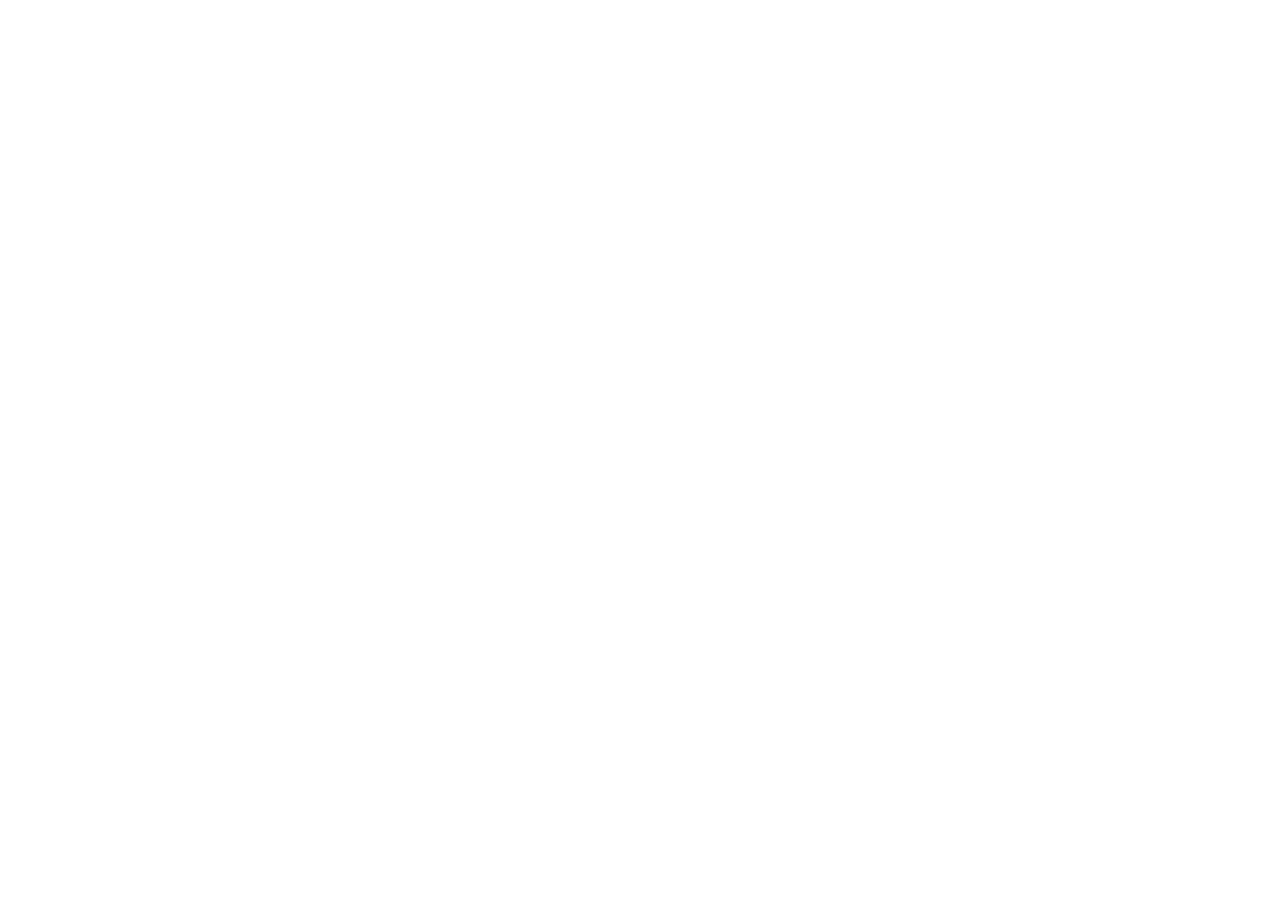
==== index.html @ f508a181 "base" ====
<!DOCTYPE html>
<html lang="ru">
<head>
    <meta charset="UTF-8">
    <meta name="viewport" content="width=device-width, initial-scale=1.0">
    <title>Music Box by Anna</title>
    <link rel="stylesheet" href="styles/style.css">
</head>
<body>
    
</body>
</html>
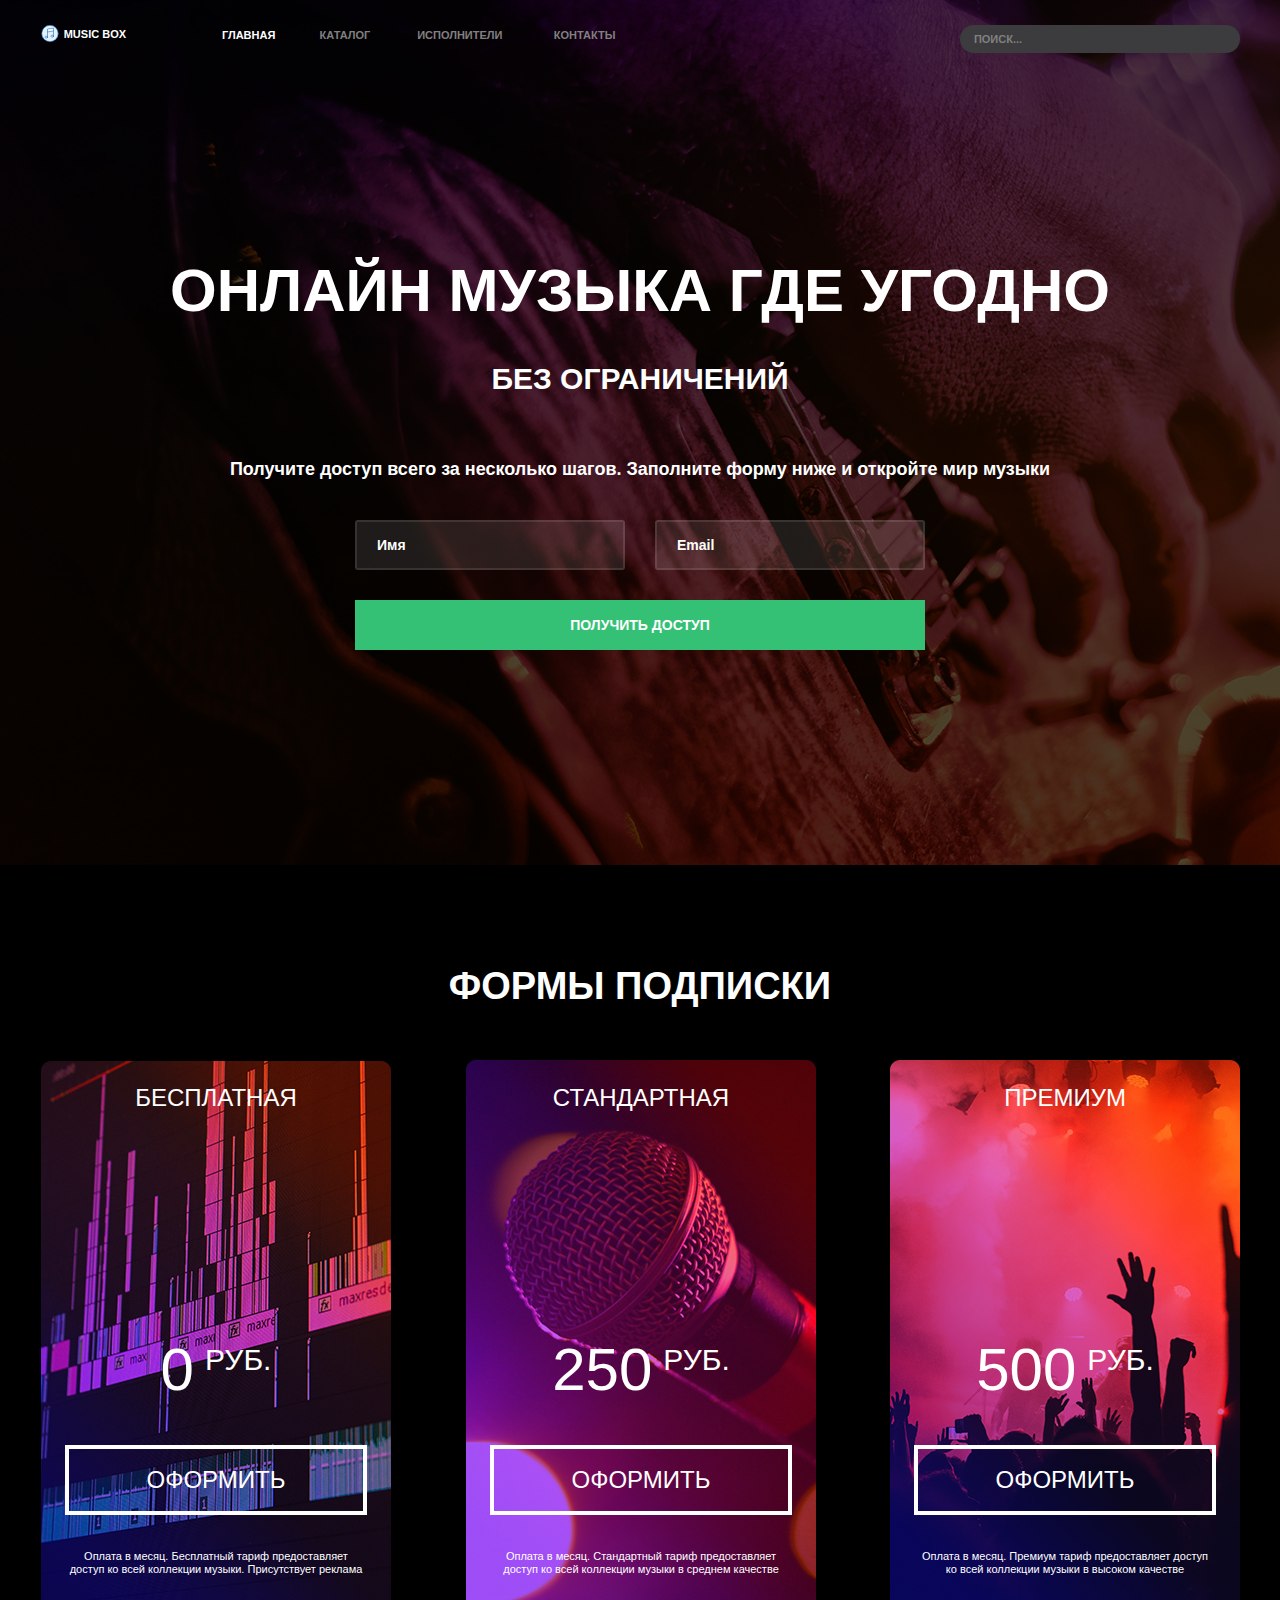
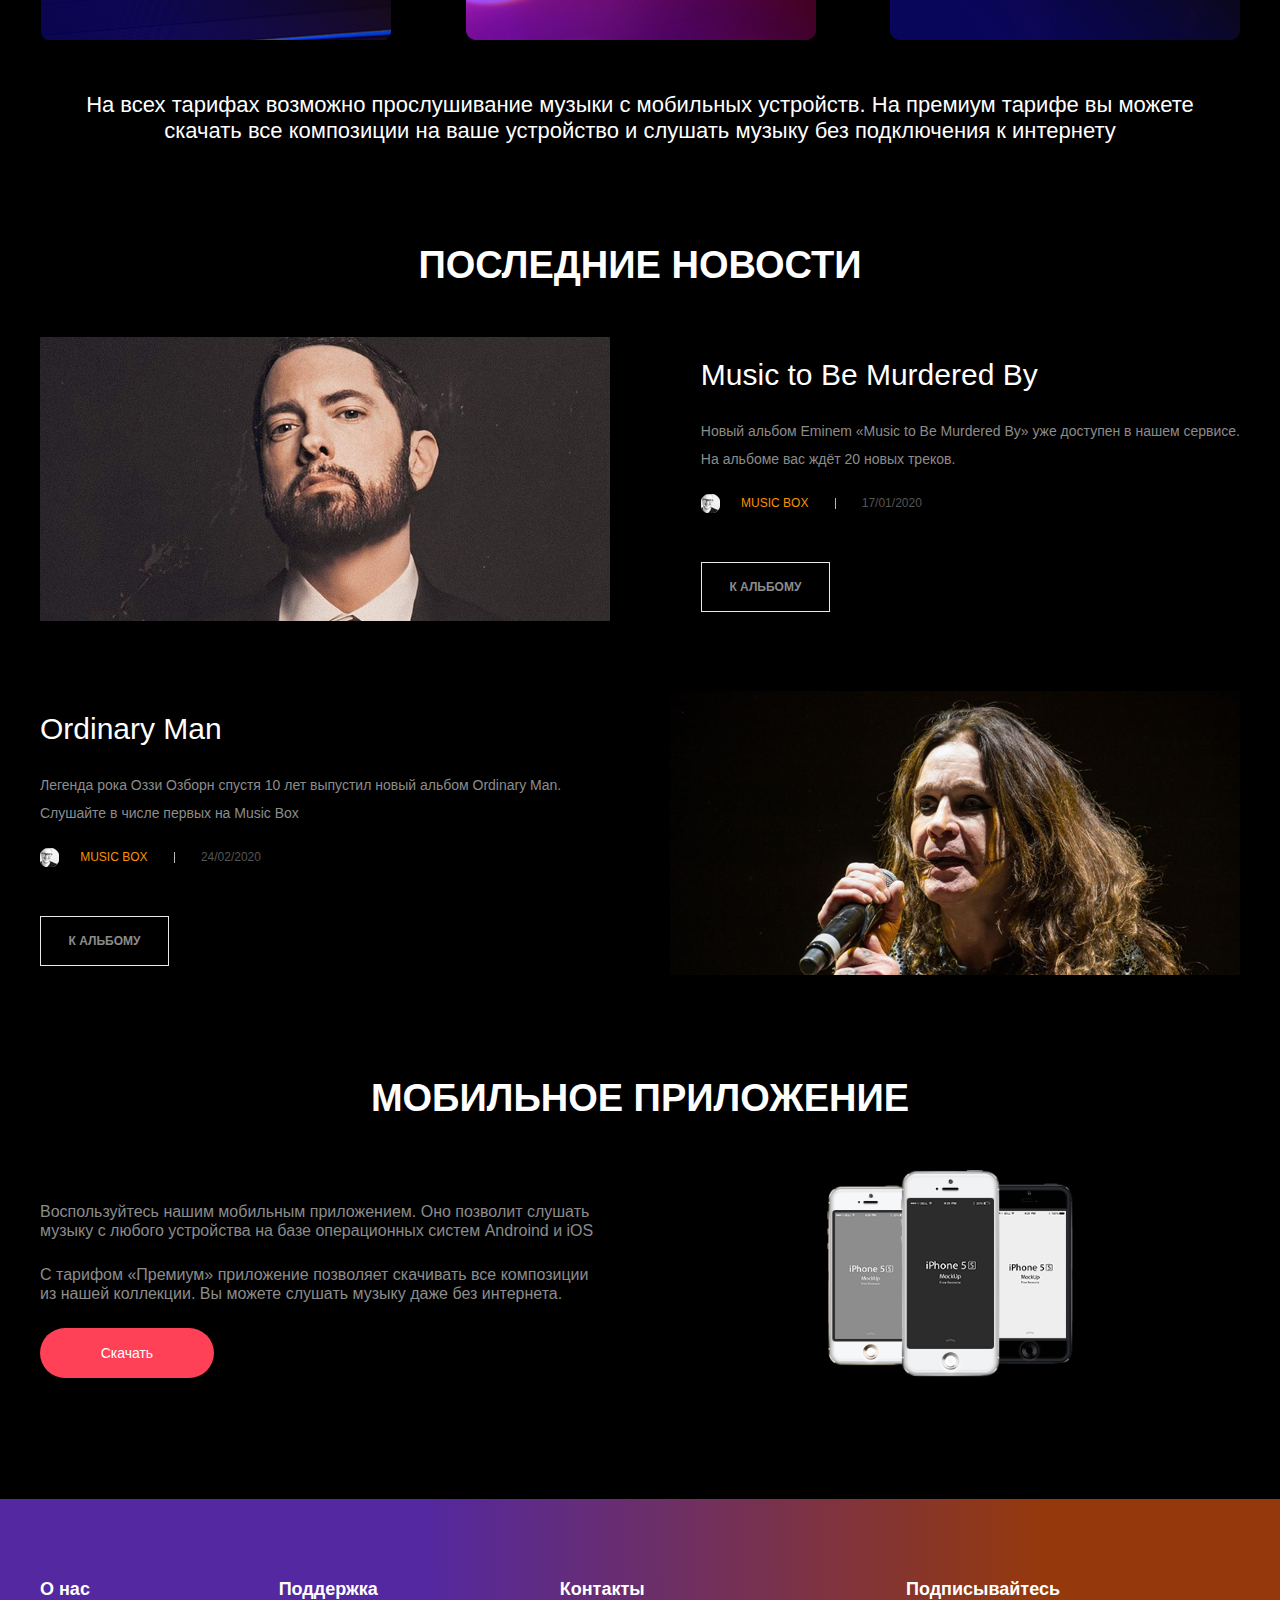
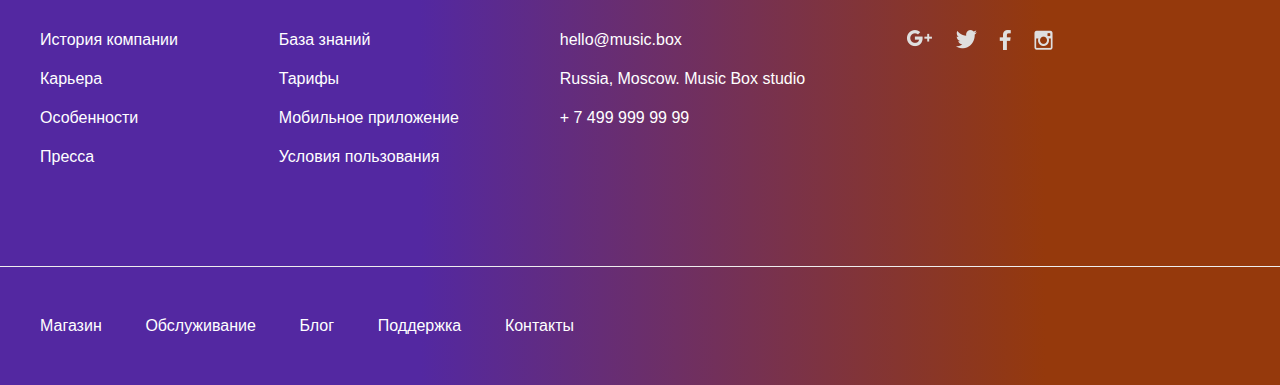
==== commit 53a2b654: "raw-version" ====
--- a/index.html
+++ b/index.html
@@ -6,7 +6,161 @@
     <title>Music Box by Anna</title>
     <link rel="stylesheet" href="styles/style.css">
 </head>
-<body>
+
+<body class="center">
+    <header class="menu-item header-position">
+        <img src="images/logo.svg" alt="logo" class="header-element-1" width="19.76px" height="17px">
+        <div class="white header-element-2">MUSIC BOX</div>
+        <a href="none" class="white header-element-3">ГЛАВНАЯ</a>
+        <a href="none" class="grey header-element-4">КАТАЛОГ</a>
+        <a href="none" class="grey header-element-5">ИСПОЛНИТЕЛИ</a>
+        <a href="none" class="grey header-element-6">КОНТАКТЫ</a>
+        <form class="header-element-7">
+            <input type="text" class="menu-item grey search-box" value="ПОИСК...">
+        </form>
+    </header>
+
+    <main class="grid">
+    <aside class="col banner-position banner">
+        <h1 class="text-big">ОНЛАЙН МУЗЫКА ГДЕ УГОДНО</h1>
+        <h2 class="text-medium">БЕЗ ОГРАНИЧЕНИЙ</h2>
+        <h3 class="text-small">Получите доступ всего за несколько шагов. Заполните форму ниже и откройте мир музыки</h3>
+        <form class="col">
+                <div class="space-between">
+                    <input type="text" class="text-form text-box-style" value="Имя">
+                    <input type="text" class="text-form text-box-style" value="Email">
+                </div>
+                <button class="text-form button-style">ПОЛУЧИТЬ ДОСТУП</button>
+        </form>           
+    </aside>
+
+    <section class="section-1">
+        <div class="sub-text-big">ФОРМЫ ПОДПИСКИ</div>
+        <div class="flex-row">
+            <div class="pic1">
+                <div class="main-text">БЕСПЛАТНАЯ</div>
+                <div class="price-row">
+                    <div class="price-text-big">0</div>
+                    <div class="price-text-small">РУБ.</div>
+                </div>
+                <button class="btn-subscribe">ОФОРМИТЬ</button>
+                <div class="tiny-text">Оплата в месяц. Бесплатный тариф предоставляет <br>доступ ко всей коллекции музыки. Присутствует реклама</div>
+            </div>
+            <div class="pic2">
+                <div class="main-text">СТАНДАРТНАЯ</div>
+                <div class="price-row">
+                    <div class="price-text-big">250</div>
+                    <div class="price-text-small">РУБ.</div>
+                </div>
+                <button class="btn-subscribe">ОФОРМИТЬ</button>
+                <div class="tiny-text">Оплата в месяц. Стандартный тариф предоставляет <br>доступ ко всей коллекции музыки в среднем качестве</div>
+            </div>
+            <div class="pic3">
+                <div class="main-text">ПРЕМИУМ</div>
+                <div class="price-row">
+                    <div class="price-text-big">500</div>
+                    <div class="price-text-small">РУБ.</div>
+                </div>
+                <button class="btn-subscribe">ОФОРМИТЬ</button>
+                <div class="tiny-text">Оплата в месяц. Премиум тариф предоставляет доступ <br>ко всей коллекции музыки в высоком качестве</div>
+            </div>
+        </div>
+        <div class="sub-text-small">На всех тарифах возможно прослушивание музыки с мобильных устройств. На премиум тарифе вы можете <br>скачать все композиции на ваше устройство и слушать музыку без подключения к интернету</div>
+    </section>
+
+    <section class="section-2">
+        <div class="sub-text-big">ПОСЛЕДНИЕ НОВОСТИ</div>
+        <div class="flex-row margin-top-50">
+            <img src="images/Music to Be Murdered By.png" alt="news-img-1">
+            <div class="news-text-right">
+                <div class="news-text-big">Music to Be Murdered By</div>
+                <div class="news-text-small">Новый альбом Eminem «Music to Be Murdered By» уже доступен в нашем сервисе.<br>На альбоме вас ждёт 20 новых треков.</div>
+                <div class="author">
+                    <img src="images/avatar.png" alt="avatar">
+                    <div class="author-text">MUSIC BOX</div>
+                    <div class="line-1"></div>
+                    <div class="author-date">17/01/2020</div>
+                </div>
+                <button class="btn-album">К АЛЬБОМУ</button>
+            </div>
+        </div>
+        <div class="flex-row margin-top-70">
+            <div class="news-text-left">
+                <div class="news-text-big">Ordinary Man</div>
+                <div class="news-text-small">Легенда рока Оззи Озборн спустя 10 лет выпустил новый альбом Ordinary Man.<br>Слушайте в числе первых на Music Box</div>
+                <div class="author">
+                    <img src="images/avatar.png" alt="avatar">
+                    <div class="author-text">MUSIC BOX</div>
+                    <div class="line-1"></div>
+                    <div class="author-date">24/02/2020</div>
+                </div>
+                <button class="btn-album">К АЛЬБОМУ</button>
+            </div>
+            <img src="images/Ordinary Man.png" alt="news-img-2">
+        </div>
+    </section>
+
+    <section class="section-3">
+        <div class="sub-text-big">МОБИЛЬНОЕ ПРИЛОЖЕНИЕ</div>
+        <div class="app-content">
+            <div class="app-text">
+                <div>Воспользуйтесь нашим мобильным приложением. Оно позволит слушать музыку с любого устройства на базе операционных систем Androind и iOS</div>
+                <div class="margin-top-25">С тарифом «Премиум» приложение позволяет скачивать все композиции из нашей коллекции. Вы можете слушать музыку даже без интернета.</div>
+                <button class="btn-app margin-top-25">Скачать</button>
+            </div>
+            <img src="images/iphone.png" alt="application" height="227px">
+        </div>
+    </section>
+
+    <div class="footer-background">
+        <div class="footer-line"></div>
+    </div>
     
+
+    <footer class="footer-content">
+        <div class="footer-menu-1">
+            <div class="menu-column">
+                <div class="column-header">О нас</div>
+                <a class="column-item pointer">История компании</a>
+                <a class="column-item pointer">Карьера</a>
+                <a class="column-item pointer">Особенности</a>
+                <a class="column-item pointer">Пресса</a>
+            </div>
+            <div class="menu-column">
+                <div class="column-header">Поддержка</div>
+                <a class="column-item pointer">База знаний</a>
+                <a class="column-item pointer">Тарифы</a>
+                <a class="column-item pointer">Мобильное приложение</a>
+                <a class="column-item pointer">Условия пользования</a>
+            </div>
+            <div class="menu-column">
+                <div class="column-header">Контакты</div>
+                <div class="column-item">hello@music.box</div>
+                <div class="column-item">Russia, Moscow. Music Box studio</div>
+                <div class="column-item">+ 7 499 999 99 99</div>
+            </div>
+            <div class="menu-column">
+                <div class="column-header">Подписывайтесь</div>
+                <div class="social-net-icons">
+                    <a class="pointer"><img src="images/Google+.png" alt="google"></a>
+                    <a class="pointer"><img src="images/Twitter.png" alt="twit"></a>
+                    <a class="pointer"><img src="images/Facebook.png" alt="fb"></a>
+                    <a class="pointer"><img src="images/Instagram.png" alt="insta"></a>
+                </div>
+            </div>
+        </div>
+
+        <div class="footer-menu-2">
+            <a class="pointer">Магазин</a>
+            <a class="pointer">Обслуживание</a>
+            <a class="pointer">Блог</a>
+            <a class="pointer">Поддержка</a>
+            <a class="pointer">Контакты</a>
+        </div>
+
+    </footer>
+
+    </main>
+
 </body>
 </html>--- a/styles/style.css
+++ b/styles/style.css
@@ -0,0 +1,861 @@
+.banner {
+  height: 865px;
+  background-image: url(../images/banner.png);
+  width: 100%;
+}
+
+.text-big {
+  font-style: normal;
+  font-weight: bold;
+  font-size: 60px;
+  line-height: 70px;
+  margin-bottom: 10px;
+}
+
+.text-medium {
+  font-style: normal;
+  font-weight: bold;
+  font-size: 30px;
+  line-height: 35px;
+  margin-bottom: 45px;
+}
+
+.text-small {
+  font-style: normal;
+  font-weight: bold;
+  font-size: 18px;
+  line-height: 21px;
+  margin-bottom: 40px;
+}
+
+.text-form {
+  font-style: normal;
+  font-weight: bold;
+  font-size: 14px;
+  line-height: 16px;
+  color: #FFFFFF;
+}
+
+.text-box-style {
+  background: rgba(255, 255, 255, 0.1);
+  border: 2px solid rgba(255, 255, 255, 0.1);
+  box-sizing: border-box;
+  border-radius: 3px;
+  margin-bottom: 30px;
+  height: 50px;
+  width: 270px;
+  padding-left: 20px;
+}
+
+.space-between {
+  display: flex;
+  justify-content: space-between;
+}
+
+.button-style {
+  background-color: #34C176;
+  height: 50px;
+  width: 570px;
+  border: none;
+}
+
+.banner-position {
+  grid-column-start: 1;
+  grid-column-end: 4;
+  grid-row-start: 1;
+  grid-row-end: 2;
+  display: flex;
+  justify-content: center;
+  align-items: center;
+}
+
+.menu-item {
+  font-style: normal;
+  font-weight: bold;
+  font-size: 11px;
+  line-height: 13px;
+}
+
+.white {
+  color: #FFFFFF;
+}
+
+.grey {
+  color: #808080;
+}
+
+.search-box {
+  background-color: #3C3B3D;
+  border-radius: 50px;
+  border: none;
+  width: 264.1px;
+  height: 25.71px;
+  padding-left: 13.9px;
+}
+
+.header-position {
+  position: absolute;
+  width: 1200px;
+  height: 30px;
+  top: 25px;
+}
+
+.header-element-1 {
+  position: absolute;
+  left: 0px;
+  top: 0px;
+}
+
+.header-element-2 {
+  position: absolute;
+  left: 23.71px;
+  top: 3.4px;
+}
+
+.header-element-3 {
+  position: absolute;
+  left: 182px;
+  top: 4px;
+}
+
+.header-element-4 {
+  position: absolute;
+  left: 279.59px;
+  top: 4px;
+}
+
+.header-element-5 {
+  position: absolute;
+  left: 377.18px;
+  top: 4px;
+}
+
+.header-element-6 {
+  position: absolute;
+  left: 513.81px;
+  top: 4px;
+}
+
+.header-element-7 {
+  position: absolute;
+  right: 0px;
+  top: 0px;
+}
+
+.grid {
+  display: grid;
+  width: 100vw;
+  grid-template-rows: repeat(5, auto);
+  row-gap: 100px;
+  grid-template-columns: 1fr 1200px 1fr;
+}
+
+.sub-text-big {
+  font-weight: bold;
+  font-size: 38px;
+}
+
+.sub-text-small {
+  font-size: 22px;
+  text-align: center;
+  line-height: 26px;
+}
+
+.pic1 {
+  background-image: url(../images/subscribe_1.png);
+  height: 580px;
+  width: 352px;
+  display: flex;
+  flex-direction: column;
+  align-items: center;
+}
+
+.pic2 {
+  background-image: url(../images/subscribe_2.png);
+  height: 580px;
+  width: 350px;
+  display: flex;
+  flex-direction: column;
+  align-items: center;
+}
+
+.pic3 {
+  background-image: url(../images/subscribe_3.png);
+  height: 580px;
+  width: 350px;
+  display: flex;
+  flex-direction: column;
+  align-items: center;
+}
+
+.section-1 {
+  display: flex;
+  grid-column-start: 2;
+  grid-column-end: 3;
+  grid-row-start: 2;
+  grid-row-end: 3;
+  height: 779px;
+  justify-content: space-between;
+  align-items: center;
+  flex-direction: column;
+}
+
+.flex-row {
+  display: flex;
+  flex-direction: row;
+  justify-content: space-between;
+  width: 100%;
+}
+
+.price-row {
+  display: flex;
+  flex-direction: row;
+  align-content: flex-start;
+}
+
+.main-text {
+  font-size: 24px;
+  line-height: 28px;
+  margin-top: 24px;
+}
+
+.price-text-big {
+  font-size: 60px;
+  line-height: 70px;
+  margin-top: 223px;
+  margin-right: 11px;
+}
+
+.price-text-small {
+  font-size: 30px;
+  line-height: 35px;
+  margin-top: 230px;
+}
+
+.tiny-text {
+  font-size: 11px;
+  line-height: 13px;
+  margin-top: 35px;
+  text-align: center;
+}
+
+.btn-subscribe {
+  font-size: 24px;
+  line-height: 28px;
+  margin-top: 40px;
+  width: 302px;
+  height: 70px;
+  border: 4px solid #FFFFFF;
+  color: #FFFFFF;
+  box-sizing: border-box;
+  background-color: transparent;
+  cursor: pointer;
+}
+
+.section-2 {
+  display: flex;
+  grid-column-start: 2;
+  grid-column-end: 3;
+  grid-row-start: 3;
+  grid-row-end: 4;
+  height: 733px;
+  align-items: center;
+  flex-direction: column;
+}
+
+.margin-top-50 {
+  margin-top: 50px;
+}
+
+.margin-top-70 {
+  margin-top: 70px;
+}
+
+.news-text-right {
+  display: flex;
+  flex-direction: column;
+  align-items: flex-start;
+  margin-left: 68px;
+  margin-right: 0;
+}
+
+.news-text-left {
+  display: flex;
+  flex-direction: column;
+  align-items: flex-start;
+  margin-left: 0;
+  margin-right: 68px;
+}
+
+.news-text-big {
+  font-size: 30px;
+  line-height: 35px;
+  color: #FFFFFF;
+  margin-top: 20px;
+}
+
+.news-text-small {
+  font-size: 14px;
+  line-height: 28px;
+  color: #8C8C8C;
+  margin-top: 25px;
+}
+
+.author {
+  display: flex;
+  flex-direction: row;
+  width: 221px;
+  height: 28px;
+  justify-content: space-between;
+  align-items: center;
+  margin-top: 16px;
+}
+
+.author-text {
+  font-size: 12px;
+  line-height: 28px;
+  color: #F89202;
+}
+
+.author-date {
+  font-size: 12px;
+  line-height: 28px;
+  color: #555555;
+}
+
+.line-1 {
+  width: 11px;
+  height: 1px;
+  background-color: #B8B8B8;
+  transform: rotate(90deg);
+}
+
+.btn-album {
+  width: 129.14px;
+  height: 50px;
+  border: 1px solid #E9E9E9;
+  box-sizing: border-box;
+  color: #8C8C8C;
+  background-color: transparent;
+  cursor: pointer;
+  font-weight: bold;
+  font-size: 12px;
+  line-height: 28px;
+  margin-top: 45px;
+}
+
+.section-3 {
+  display: flex;
+  grid-column-start: 2;
+  grid-column-end: 3;
+  grid-row-start: 4;
+  grid-row-end: 5;
+  height: 322px;
+  align-items: center;
+  flex-direction: column;
+}
+
+.app-content {
+  display: flex;
+  flex-direction: row;
+  width: 100%;
+  margin-top: 50px;
+  justify-content: flex-start;
+}
+
+.app-text {
+  width: 566.23px;
+  margin-right: 209.6px;
+  margin-top: 32px;
+  color: #8C8C8C;
+  font-size: 16px;
+  line-height: 19px;
+}
+
+.margin-top-25 {
+  margin-top: 25px;
+}
+
+.btn-app {
+  width: 173.76px;
+  height: 50px;
+  border: none;
+  border-radius: 50px;
+  background-color: #FF4157;
+  color: #FFFFFF;
+  cursor: pointer;
+  font-size: 14px;
+  line-height: 16px;
+}
+
+.footer-background {
+  display: flex;
+  grid-column-start: 1;
+  grid-column-end: 4;
+  grid-row-start: 5;
+  grid-row-end: 6;
+  height: 486px;
+  background: linear-gradient(89.75deg, #5328A1 32.83%, #95390C 81.56%);
+}
+
+.footer-content {
+  display: flex;
+  grid-column-start: 2;
+  grid-column-end: 3;
+  grid-row-start: 5;
+  grid-row-end: 6;
+  height: 486px;
+  flex-direction: column;
+}
+
+.footer-menu-1 {
+  width: 1020px;
+  display: flex;
+  margin-top: 80px;
+  justify-content: space-between;
+}
+
+.menu-column {
+  display: flex;
+  flex-direction: column;
+}
+
+.column-header {
+  margin-bottom: 10px;
+  font-weight: bold;
+  font-size: 18px;
+  line-height: 21px;
+}
+
+.column-item {
+  margin-top: 20px;
+  font-size: 16px;
+  line-height: 19px;
+}
+
+.pointer {
+  cursor: pointer;
+}
+
+.social-net-icons {
+  display: flex;
+  width: 147px;
+  justify-content: space-between;
+  margin-top: 20px;
+}
+
+.footer-line {
+  width: 100%;
+  height: 1px;
+  background-color: #EEEEEE;
+  margin-top: 367px;
+}
+
+.footer-menu-2 {
+  display: flex;
+  margin-top: 150px;
+  width: 534px;
+  justify-content: space-between;
+  font-size: 16px;
+  line-height: 19px;
+}
+
+.artist-banner-background {
+  grid-column-start: 1;
+  grid-column-end: 4;
+  grid-row-start: 1;
+  grid-row-end: 2;
+}
+
+.artist-banner {
+  height: 545px;
+  background-image: url("../images/Morten Harket.png");
+  width: 100%;
+}
+
+.artist-banner-content {
+  grid-column-start: 2;
+  grid-column-end: 3;
+  grid-row-start: 1;
+  grid-row-end: 2;
+}
+
+.content {
+  display: flex;
+  flex-direction: column;
+  height: 545 px;
+}
+
+.artist-name {
+  margin-top: 280px;
+  font-weight: bold;
+  font-size: 60px;
+  line-height: 70px;
+}
+
+.artist-fans {
+  margin-top: 25px;
+  font-weight: bold;
+  font-size: 18px;
+  line-height: 21px;
+}
+
+.flexbox {
+  display: flex;
+}
+
+.buttons-margin {
+  margin-top: 40px;
+}
+
+.btn-text-position {
+  align-items: center;
+}
+
+.btn-shape {
+  width: 200px;
+  height: 56px;
+  border-radius: 5px;
+  border: none;
+  cursor: pointer;
+}
+
+.btn-blue {
+  background-color: #5328A1;
+}
+
+.btn-red {
+  background-color: #95390C;
+}
+
+.svg-prop {
+  filter: invert(100%);
+}
+
+.svg-position-blue {
+  margin-left: 19px;
+}
+
+.svg-position-red {
+  margin-left: 21px;
+}
+
+.text-prop {
+  font-weight: 400;
+  color: #FFFFFF;
+  font-size: 14px;
+  line-height: 16px;
+}
+
+.text-position {
+  margin-left: 15px;
+}
+
+.btn-margin {
+  margin-left: 35px;
+}
+
+.tracks-section {
+  grid-column-start: 2;
+  grid-column-end: 3;
+  grid-row-start: 2;
+  grid-row-end: 3;
+}
+
+.header-styles {
+  font-weight: 700;
+  font-weight: bold;
+  font-size: 38px;
+  line-height: 45px;
+  color: #FFFFFF;
+}
+
+.tracks {
+  display: flex;
+  flex-wrap: wrap;
+  margin-top: 50px;
+  width: 1131.98px;
+  height: 200px;
+  justify-content: space-between;
+}
+
+.track {
+  display: flex;
+  width: 531.98px;
+  height: 50px;
+  cursor: pointer;
+}
+
+.icon-1 {
+  width: 55.3px;
+  height: 50px;
+  background-size: 55.3px 50px;
+  background-image: url("../images/Wild Seed.png");
+}
+
+.icon-2 {
+  width: 55.3px;
+  height: 50px;
+  background-size: 55.3px 50px;
+  background-image: url("../images/Letter from Egypt.png");
+}
+
+.icon-3 {
+  width: 55.3px;
+  height: 50px;
+  background-size: 55.3px 50px;
+  background-image: url("../images/Brother.png");
+}
+
+.icon-4 {
+  width: 55.3px;
+  height: 50px;
+  background-size: 55.3px 50px;
+  background-image: url("../images/Wild Seed.png");
+}
+
+.icon-5 {
+  width: 55.3px;
+  height: 50px;
+  background-size: 55.3px 50px;
+  background-image: url("../images/Letter from Egypt.png");
+}
+
+.icon-6 {
+  width: 55.3px;
+  height: 50px;
+  background-size: 55.3px 50px;
+  background-image: url("../images/Out of My Hands.png");
+}
+
+.song-name {
+  margin-left: 16.59px;
+  margin-top: 7px;
+  font-weight: 400;
+  font-size: 14px;
+  line-height: 16px;
+  color: #FFFFFF;
+}
+
+.song-artist {
+  position: absolute;
+  margin-left: 71.89px;
+  margin-top: 28px;
+  font-weight: 400;
+  font-size: 12px;
+  line-height: 14px;
+  color: #808080;
+}
+
+.song-duration {
+  position: absolute;
+  margin-left: 502.12px;
+  margin-top: 28px;
+  font-weight: 400;
+  font-size: 14px;
+  line-height: 16px;
+  color: #8C8C8C;
+}
+
+.discography-section {
+  grid-column-start: 2;
+  grid-column-end: 3;
+  grid-row-start: 3;
+  grid-row-end: 4;
+}
+
+.albums {
+  display: flex;
+  flex-wrap: wrap;
+  justify-content: flex-start;
+}
+
+.album {
+  display: flex;
+  flex-direction: column;
+  width: 250px;
+  height: 312px;
+  cursor: pointer;
+  margin-right: 50px;
+  margin-top: 50px;
+}
+
+.cover-1 {
+  width: 250px;
+  height: 250px;
+  background-size: 250px 250px;
+  background-image: url("../images/Brother.png");
+}
+
+.cover-2 {
+  width: 250px;
+  height: 250px;
+  background-size: 250px 250px;
+  background-image: url("../images/Out of My Hands.png");
+}
+
+.cover-3 {
+  width: 250px;
+  height: 250px;
+  background-size: 250px 250px;
+  background-image: url("../images/Letter from Egypt.png");
+}
+
+.cover-4 {
+  width: 250px;
+  height: 250px;
+  background-size: 250px 250px;
+  background-image: url("../images/Vogts Villa.png");
+}
+
+.cover-5 {
+  width: 250px;
+  height: 250px;
+  background-size: 250px 250px;
+  background-image: url("../images/Wild Seed.png");
+}
+
+.cover-6 {
+  width: 250px;
+  height: 250px;
+  background-size: 250px 250px;
+  background-image: url("../images/Poetenes Evangelium.png");
+}
+
+.album-name {
+  margin-top: 10px;
+  font-weight: 700px;
+  color: #FFFFFF;
+  font-size: 20px;
+  line-height: 23px;
+}
+
+.album-year {
+  margin-top: 10px;
+  font-weight: 400;
+  font-size: 16px;
+  line-height: 19px;
+  color: #FFFFFF;
+}
+
+.other-artists-section {
+  grid-column-start: 2;
+  grid-column-end: 3;
+  grid-row-start: 4;
+  grid-row-end: 5;
+}
+
+.other-artists {
+  display: flex;
+  flex-wrap: wrap;
+  justify-content: flex-start;
+}
+
+.other-artist {
+  display: flex;
+  flex-direction: column;
+  align-items: center;
+  width: 250px;
+  height: 317px;
+  cursor: pointer;
+  margin-right: 50px;
+  margin-top: 50px;
+}
+
+.artist-1 {
+  width: 250px;
+  height: 250px;
+  background-size: 250px 250px;
+  background-image: url("../images/A-ha.png");
+}
+
+.artist-2 {
+  width: 250px;
+  height: 250px;
+  background-size: 250px 250px;
+  background-image: url("../images/Tears for Fears.png");
+}
+
+.artist-3 {
+  width: 250px;
+  height: 250px;
+  background-size: 250px 250px;
+  background-image: url("../images/Duran Duran.png");
+}
+
+.artist-4 {
+  width: 250px;
+  height: 250px;
+  background-size: 250px 250px;
+  background-image: url("../images/Jack Savoretti.png");
+}
+
+.artist-5 {
+  width: 250px;
+  height: 250px;
+  background-size: 250px 250px;
+  background-image: url("../images/Keane.png");
+}
+
+.artist-6 {
+  width: 250px;
+  height: 250px;
+  background-size: 250px 250px;
+  background-image: url("../images/Frank Sinatra.png");
+}
+
+.artist-7 {
+  width: 250px;
+  height: 250px;
+  background-size: 250px 250px;
+  background-image: url("../images/Paul Young.png");
+}
+
+.artist-8 {
+  width: 250px;
+  height: 250px;
+  background-size: 250px 250px;
+  background-image: url("../images/Chris Rea.png");
+}
+
+.other-artist-name {
+  margin-top: 15px;
+  font-weight: 700px;
+  color: #FFFFFF;
+  font-size: 20px;
+  line-height: 23px;
+}
+
+.num-of-fans {
+  margin-top: 10px;
+  font-weight: 400;
+  font-size: 16px;
+  line-height: 19px;
+  color: #FFFFFF;
+}
+
+body {
+  margin: 0;
+  padding: 0;
+  font-family: Roboto, sans-serif;
+  color: #FFFFFF;
+  background-color: black;
+}
+
+.center {
+  display: flex;
+  justify-content: center;
+  align-items: center;
+}
+
+.col {
+  display: flex;
+  flex-direction: column;
+}
+
+a {
+  text-decoration: none;
+  color: #FFFFFF;
+}
+
+/*# sourceMappingURL=style.css.map */
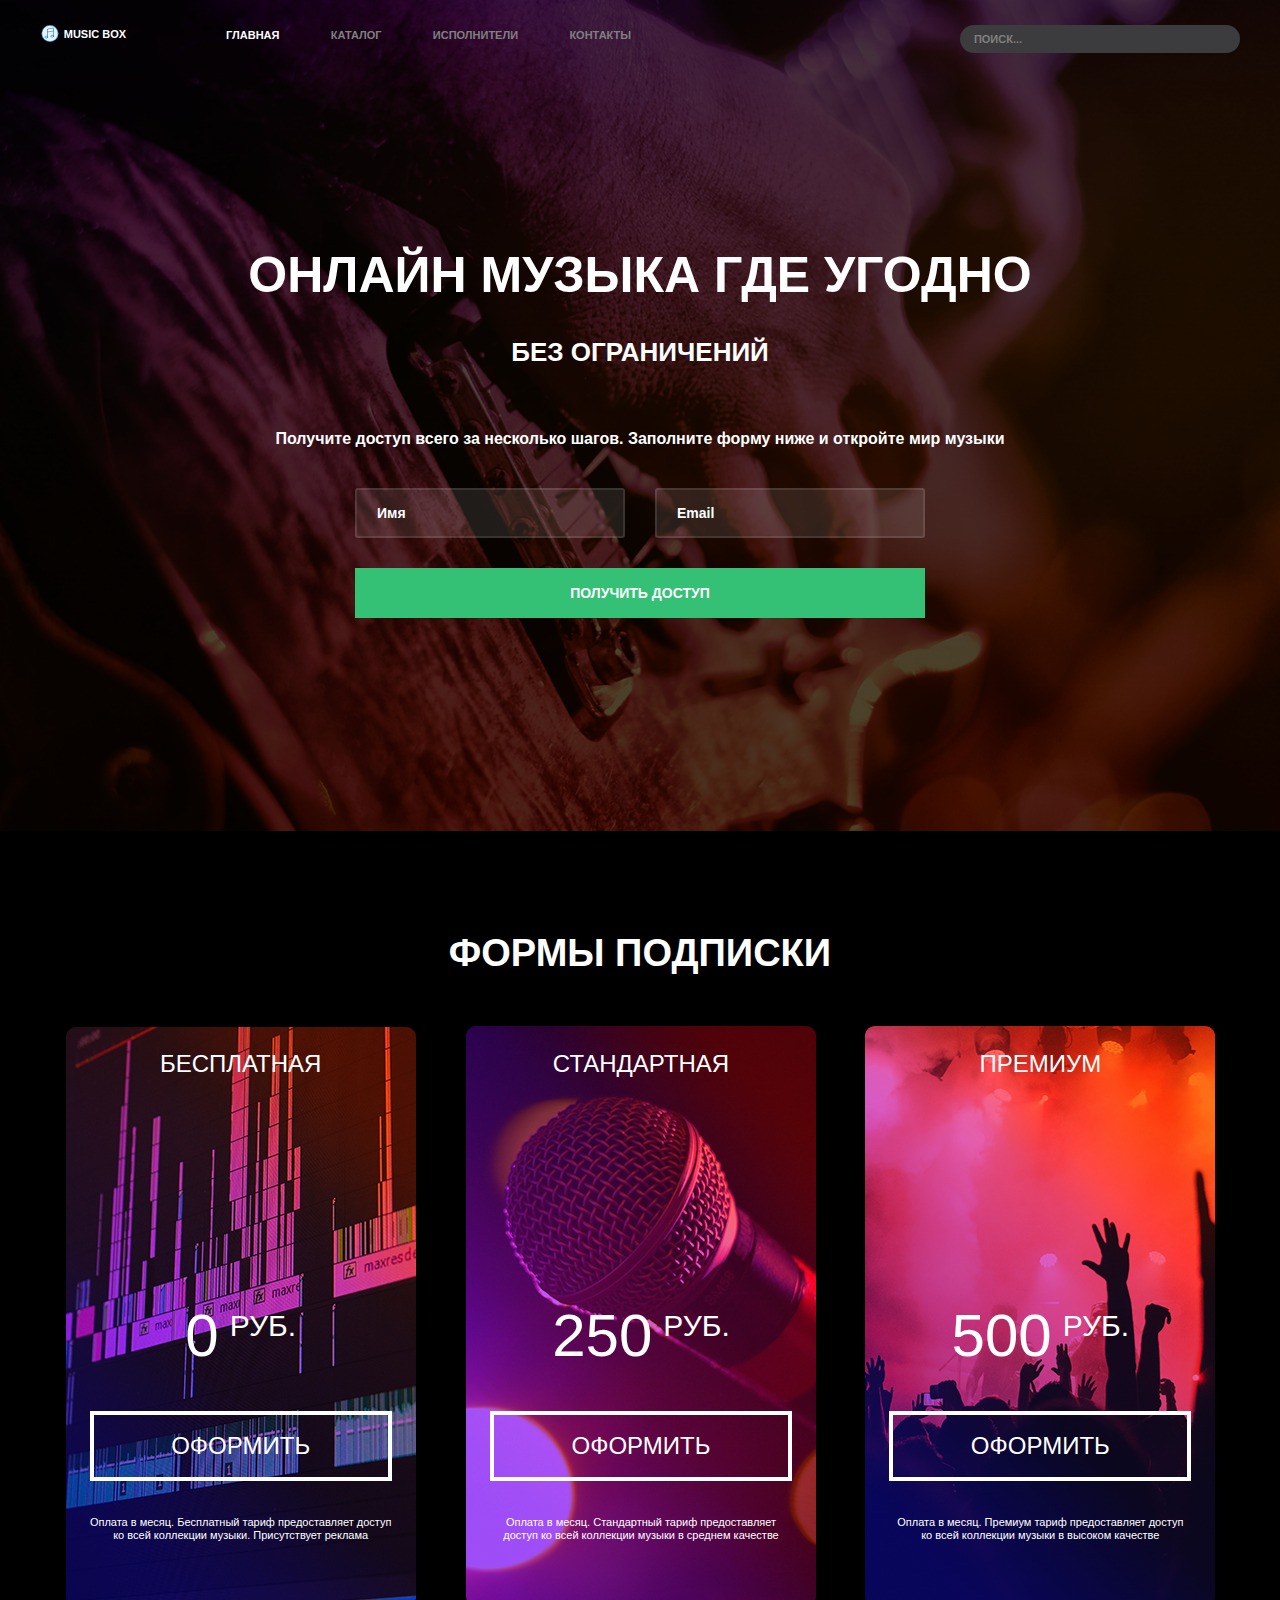
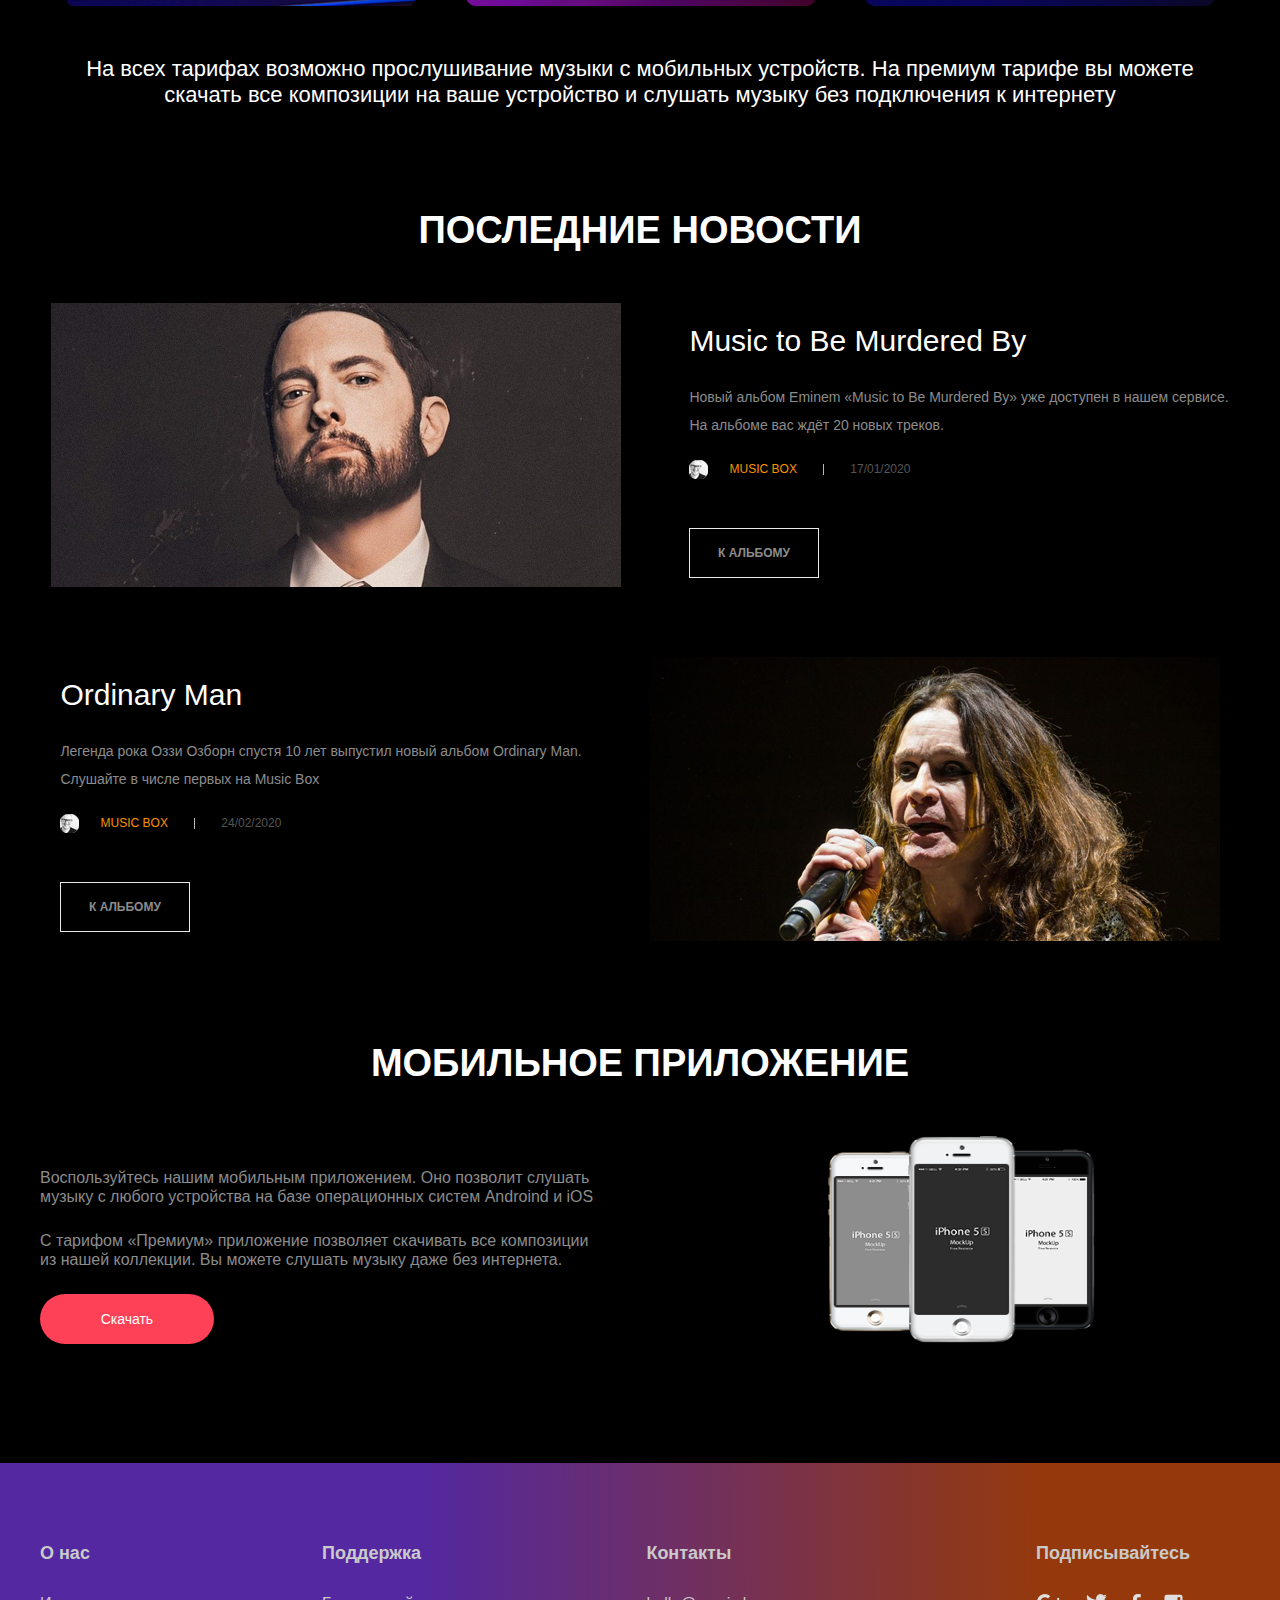
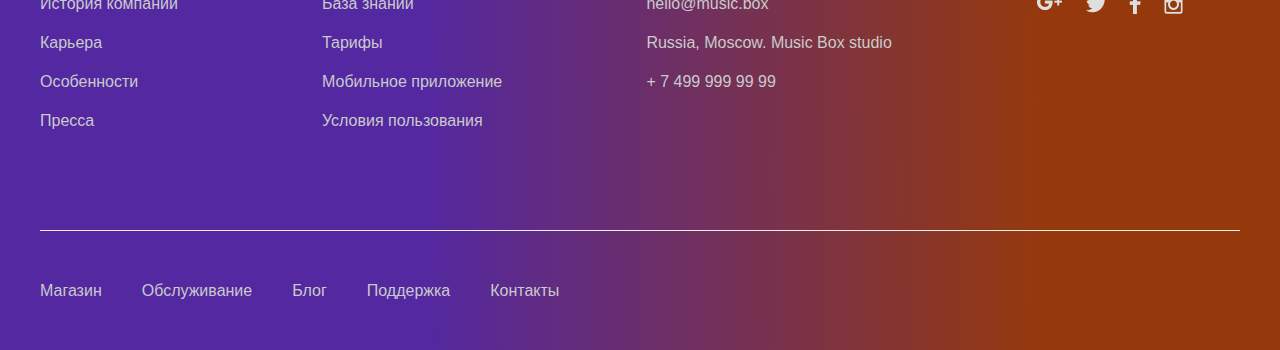
==== commit 357b1156: "index-adapt" ====
--- a/index.html
+++ b/index.html
@@ -8,35 +8,45 @@
 </head>
 
 <body class="center">
-    <header class="menu-item header-position">
-        <img src="images/logo.svg" alt="logo" class="header-element-1" width="19.76px" height="17px">
-        <div class="white header-element-2">MUSIC BOX</div>
-        <a href="none" class="white header-element-3">ГЛАВНАЯ</a>
-        <a href="none" class="grey header-element-4">КАТАЛОГ</a>
-        <a href="none" class="grey header-element-5">ИСПОЛНИТЕЛИ</a>
-        <a href="none" class="grey header-element-6">КОНТАКТЫ</a>
-        <form class="header-element-7">
+
+    <main class="grid">
+
+    <div class="banner banner-position banner-height"></div>
+
+    <header class="menu-item header-position header-position-flex">
+        <div class="icon-and-menu">
+            <div class="icon-header">
+                <img src="images/logo.svg" alt="logo" width="19.76px" height="17px">
+                <div class="white icon-position">MUSIC BOX</div>
+            </div>
+            <div class="menu">
+                <a href="none" class="white menu-item-col">ГЛАВНАЯ</a>
+                <a href="none" class="grey menu-item-col">КАТАЛОГ</a>
+                <a href="none" class="grey menu-item-col">ИСПОЛНИТЕЛИ</a>
+                <a href="none" class="grey">КОНТАКТЫ</a>
+            </div>
+        </div>
+        <form>
             <input type="text" class="menu-item grey search-box" value="ПОИСК...">
         </form>
     </header>
 
-    <main class="grid">
-    <aside class="col banner-position banner">
+    <aside class="col banner-content-position banner-content-position-flex">
         <h1 class="text-big">ОНЛАЙН МУЗЫКА ГДЕ УГОДНО</h1>
         <h2 class="text-medium">БЕЗ ОГРАНИЧЕНИЙ</h2>
         <h3 class="text-small">Получите доступ всего за несколько шагов. Заполните форму ниже и откройте мир музыки</h3>
         <form class="col">
                 <div class="space-between">
-                    <input type="text" class="text-form text-box-style" value="Имя">
-                    <input type="text" class="text-form text-box-style" value="Email">
+                    <input type="text" class="text-form text-box-style text-box-size" value="Имя">
+                    <input type="text" class="text-form text-box-style text-box-size" value="Email">
                 </div>
-                <button class="text-form button-style">ПОЛУЧИТЬ ДОСТУП</button>
+                <button class="text-form button-style button-width">ПОЛУЧИТЬ ДОСТУП</button>
         </form>           
     </aside>
 
     <section class="section-1">
         <div class="sub-text-big">ФОРМЫ ПОДПИСКИ</div>
-        <div class="flex-row">
+        <div class="flex-row justify-sub">
             <div class="pic1">
                 <div class="main-text">БЕСПЛАТНАЯ</div>
                 <div class="price-row">
@@ -44,7 +54,7 @@
                     <div class="price-text-small">РУБ.</div>
                 </div>
                 <button class="btn-subscribe">ОФОРМИТЬ</button>
-                <div class="tiny-text">Оплата в месяц. Бесплатный тариф предоставляет <br>доступ ко всей коллекции музыки. Присутствует реклама</div>
+                <div class="tiny-text">Оплата в месяц. Бесплатный тариф предоставляет доступ ко всей коллекции музыки. Присутствует реклама</div>
             </div>
             <div class="pic2">
                 <div class="main-text">СТАНДАРТНАЯ</div>
@@ -53,7 +63,7 @@
                     <div class="price-text-small">РУБ.</div>
                 </div>
                 <button class="btn-subscribe">ОФОРМИТЬ</button>
-                <div class="tiny-text">Оплата в месяц. Стандартный тариф предоставляет <br>доступ ко всей коллекции музыки в среднем качестве</div>
+                <div class="tiny-text">Оплата в месяц. Стандартный тариф предоставляет доступ ко всей коллекции музыки в среднем качестве</div>
             </div>
             <div class="pic3">
                 <div class="main-text">ПРЕМИУМ</div>
@@ -62,7 +72,7 @@
                     <div class="price-text-small">РУБ.</div>
                 </div>
                 <button class="btn-subscribe">ОФОРМИТЬ</button>
-                <div class="tiny-text">Оплата в месяц. Премиум тариф предоставляет доступ <br>ко всей коллекции музыки в высоком качестве</div>
+                <div class="tiny-text">Оплата в месяц. Премиум тариф предоставляет доступ ко всей коллекции музыки в высоком качестве</div>
             </div>
         </div>
         <div class="sub-text-small">На всех тарифах возможно прослушивание музыки с мобильных устройств. На премиум тарифе вы можете <br>скачать все композиции на ваше устройство и слушать музыку без подключения к интернету</div>
@@ -70,8 +80,8 @@
 
     <section class="section-2">
         <div class="sub-text-big">ПОСЛЕДНИЕ НОВОСТИ</div>
-        <div class="flex-row margin-top-50">
-            <img src="images/Music to Be Murdered By.png" alt="news-img-1">
+        <div class="flex-row-2 margin-top-50">
+            <img class="img-size" src="images/Music to Be Murdered By.png" alt="news-img-1">
             <div class="news-text-right">
                 <div class="news-text-big">Music to Be Murdered By</div>
                 <div class="news-text-small">Новый альбом Eminem «Music to Be Murdered By» уже доступен в нашем сервисе.<br>На альбоме вас ждёт 20 новых треков.</div>
@@ -84,7 +94,7 @@
                 <button class="btn-album">К АЛЬБОМУ</button>
             </div>
         </div>
-        <div class="flex-row margin-top-70">
+        <div class="flex-row-2 margin-top-70">
             <div class="news-text-left">
                 <div class="news-text-big">Ordinary Man</div>
                 <div class="news-text-small">Легенда рока Оззи Озборн спустя 10 лет выпустил новый альбом Ordinary Man.<br>Слушайте в числе первых на Music Box</div>
@@ -96,7 +106,7 @@
                 </div>
                 <button class="btn-album">К АЛЬБОМУ</button>
             </div>
-            <img src="images/Ordinary Man.png" alt="news-img-2">
+            <img class="img-size" src="images/Ordinary Man.png" alt="news-img-2" width="570px">
         </div>
     </section>
 
@@ -108,14 +118,11 @@
                 <div class="margin-top-25">С тарифом «Премиум» приложение позволяет скачивать все композиции из нашей коллекции. Вы можете слушать музыку даже без интернета.</div>
                 <button class="btn-app margin-top-25">Скачать</button>
             </div>
-            <img src="images/iphone.png" alt="application" height="227px">
+            <img class="img-size-2" src="images/iphone.png" alt="application" height="227px" width="295.03px">
         </div>
     </section>
 
-    <div class="footer-background">
-        <div class="footer-line"></div>
-    </div>
-    
+    <div class="footer-background"></div>
 
     <footer class="footer-content">
         <div class="footer-menu-1">
@@ -150,14 +157,15 @@
             </div>
         </div>
 
+        <div class="footer-line"></div>
+
         <div class="footer-menu-2">
-            <a class="pointer">Магазин</a>
-            <a class="pointer">Обслуживание</a>
-            <a class="pointer">Блог</a>
-            <a class="pointer">Поддержка</a>
-            <a class="pointer">Контакты</a>
+            <a class="pointer menu-2-item">Магазин</a>
+            <a class="pointer menu-2-item">Обслуживание</a>
+            <a class="pointer menu-2-item">Блог</a>
+            <a class="pointer menu-2-item">Поддержка</a>
+            <a class="pointer menu-2-item">Контакты</a>
         </div>
-
     </footer>
 
     </main>
--- a/styles/style.css
+++ b/styles/style.css
@@ -1,33 +1,240 @@
 .banner {
-  height: 865px;
+  background-size: cover;
   background-image: url(../images/banner.png);
-  width: 100%;
-}
-
-.text-big {
-  font-style: normal;
-  font-weight: bold;
-  font-size: 60px;
-  line-height: 70px;
-  margin-bottom: 10px;
-}
-
-.text-medium {
-  font-style: normal;
-  font-weight: bold;
-  font-size: 30px;
-  line-height: 35px;
-  margin-bottom: 45px;
-}
-
-.text-small {
-  font-style: normal;
-  font-weight: bold;
-  font-size: 18px;
-  line-height: 21px;
-  margin-bottom: 40px;
-}
-
+  background-position: center;
+}
+
+.banner-position {
+  grid-column-start: 1;
+  grid-column-end: 4;
+  grid-row-start: 1;
+  grid-row-end: 2;
+}
+
+@media (min-width: 1920px) {
+  .text-big {
+    font-style: normal;
+    font-weight: bold;
+    text-align: center;
+    font-size: 60px;
+    line-height: 70px;
+    margin-bottom: 10px;
+  }
+
+  .text-medium {
+    font-style: normal;
+    font-weight: bold;
+    text-align: center;
+    font-size: 30px;
+    line-height: 35px;
+    margin-bottom: 45px;
+  }
+
+  .text-small {
+    font-style: normal;
+    font-weight: bold;
+    text-align: center;
+    font-size: 18px;
+    line-height: 21px;
+    margin-bottom: 40px;
+  }
+
+  .banner-height {
+    height: 877px;
+  }
+}
+@media (max-width: 1920px) {
+  .text-big {
+    font-style: normal;
+    font-weight: bold;
+    text-align: center;
+    font-size: 55px;
+    line-height: 64px;
+    margin-bottom: 10px;
+  }
+
+  .text-medium {
+    font-style: normal;
+    font-weight: bold;
+    text-align: center;
+    font-size: 28px;
+    line-height: 33px;
+    margin-bottom: 45px;
+  }
+
+  .text-small {
+    font-style: normal;
+    font-weight: bold;
+    text-align: center;
+    font-size: 17px;
+    line-height: 20px;
+    margin-bottom: 40px;
+  }
+
+  .banner-height {
+    height: 854px;
+  }
+}
+@media (max-width: 1280px) {
+  .text-big {
+    font-style: normal;
+    font-weight: bold;
+    text-align: center;
+    font-size: 50px;
+    line-height: 59px;
+    margin-bottom: 10px;
+  }
+
+  .text-medium {
+    font-style: normal;
+    font-weight: bold;
+    text-align: center;
+    font-size: 26px;
+    line-height: 31px;
+    margin-bottom: 45px;
+  }
+
+  .text-small {
+    font-style: normal;
+    font-weight: bold;
+    text-align: center;
+    font-size: 16px;
+    line-height: 19px;
+    margin-bottom: 40px;
+  }
+
+  .banner-height {
+    height: 831px;
+  }
+}
+@media (max-width: 1024px) {
+  .text-big {
+    font-style: normal;
+    font-weight: bold;
+    text-align: center;
+    font-size: 45px;
+    line-height: 53px;
+    margin-bottom: 10px;
+  }
+
+  .text-medium {
+    font-style: normal;
+    font-weight: bold;
+    text-align: center;
+    font-size: 24px;
+    line-height: 29px;
+    margin-bottom: 45px;
+  }
+
+  .text-small {
+    font-style: normal;
+    font-weight: bold;
+    text-align: center;
+    font-size: 15px;
+    line-height: 19px;
+    margin-bottom: 40px;
+  }
+
+  .banner-height {
+    height: 808px;
+  }
+}
+@media (max-width: 768px) {
+  .text-big {
+    font-style: normal;
+    font-weight: bold;
+    text-align: center;
+    font-size: 40px;
+    line-height: 47px;
+    margin-bottom: 10px;
+  }
+
+  .text-medium {
+    font-style: normal;
+    font-weight: bold;
+    text-align: center;
+    font-size: 22px;
+    line-height: 26px;
+    margin-bottom: 45px;
+  }
+
+  .text-small {
+    font-style: normal;
+    font-weight: bold;
+    text-align: center;
+    font-size: 14px;
+    line-height: 17px;
+    margin-bottom: 40px;
+  }
+
+  .banner-height {
+    height: 785px;
+  }
+}
+@media (max-width: 425px) {
+  .text-big {
+    font-style: normal;
+    font-weight: bold;
+    text-align: center;
+    font-size: 35px;
+    line-height: 42px;
+    margin-bottom: 10px;
+  }
+
+  .text-medium {
+    font-style: normal;
+    font-weight: bold;
+    text-align: center;
+    font-size: 20px;
+    line-height: 23px;
+    margin-bottom: 45px;
+  }
+
+  .text-small {
+    font-style: normal;
+    font-weight: bold;
+    text-align: center;
+    font-size: 13px;
+    line-height: 15px;
+    margin-bottom: 40px;
+  }
+
+  .banner-height {
+    height: 761px;
+  }
+}
+@media (max-width: 375px) {
+  .text-big {
+    font-style: normal;
+    font-weight: bold;
+    text-align: center;
+    font-size: 30px;
+    line-height: 35px;
+    margin-bottom: 10px;
+  }
+
+  .text-medium {
+    font-style: normal;
+    font-weight: bold;
+    text-align: center;
+    font-size: 18px;
+    line-height: 21px;
+    margin-bottom: 45px;
+  }
+
+  .text-small {
+    font-style: normal;
+    font-weight: bold;
+    text-align: center;
+    font-size: 12px;
+    line-height: 14px;
+    margin-bottom: 40px;
+  }
+
+  .banner-height {
+    height: 738px;
+  }
+}
 .text-form {
   font-style: normal;
   font-weight: bold;
@@ -43,35 +250,89 @@
   border-radius: 3px;
   margin-bottom: 30px;
   height: 50px;
-  width: 270px;
   padding-left: 20px;
 }
 
+@media (min-width: 610px) {
+  .text-box-size {
+    width: 270px;
+  }
+}
+@media (max-width: 610px) {
+  .text-box-size {
+    width: calc(100vw - 40px);
+  }
+}
 .space-between {
   display: flex;
   justify-content: space-between;
+  flex-wrap: wrap;
 }
 
 .button-style {
   background-color: #34C176;
   height: 50px;
-  width: 570px;
   border: none;
 }
 
-.banner-position {
-  grid-column-start: 1;
-  grid-column-end: 4;
+@media (min-width: 610px) {
+  .button-width {
+    width: 570px;
+  }
+}
+@media (max-width: 610px) {
+  .button-width {
+    width: calc(100vw - 40px);
+  }
+}
+.banner-content-position {
+  grid-column-start: 2;
+  grid-column-end: 3;
   grid-row-start: 1;
-  grid-row-end: 2;
   display: flex;
   justify-content: center;
   align-items: center;
 }
 
+@media (max-width: 768px) {
+  .banner-content-position-flex {
+    height: fit-content;
+    margin-top: 260px;
+  }
+}
+@media (max-width: 695px) {
+  .banner-content-position-flex {
+    height: fit-content;
+    margin-top: 250px;
+  }
+}
+@media (max-width: 684px) {
+  .banner-content-position-flex {
+    height: fit-content;
+    margin-top: 230px;
+  }
+}
+@media (max-width: 610px) {
+  .banner-content-position-flex {
+    height: fit-content;
+    margin-top: 200px;
+  }
+}
+@media (max-width: 425px) {
+  .banner-content-position-flex {
+    height: fit-content;
+    margin-top: 220px;
+  }
+}
+@media (max-width: 340px) {
+  .banner-content-position-flex {
+    height: fit-content;
+    margin-top: 210px;
+  }
+}
 .menu-item {
   font-style: normal;
-  font-weight: bold;
+  font-weight: 700;
   font-size: 11px;
   line-height: 13px;
 }
@@ -91,76 +352,118 @@
   width: 264.1px;
   height: 25.71px;
   padding-left: 13.9px;
+  display: flex;
 }
 
 .header-position {
-  position: absolute;
-  width: 1200px;
+  grid-column-start: 2;
+  grid-column-end: 3;
+  grid-row-start: 1;
+}
+
+.header-position-flex {
+  display: flex;
   height: 30px;
-  top: 25px;
-}
-
-.header-element-1 {
-  position: absolute;
-  left: 0px;
-  top: 0px;
-}
-
-.header-element-2 {
-  position: absolute;
-  left: 23.71px;
-  top: 3.4px;
-}
-
-.header-element-3 {
-  position: absolute;
-  left: 182px;
-  top: 4px;
-}
-
-.header-element-4 {
-  position: absolute;
-  left: 279.59px;
-  top: 4px;
-}
-
-.header-element-5 {
-  position: absolute;
-  left: 377.18px;
-  top: 4px;
-}
-
-.header-element-6 {
-  position: absolute;
-  left: 513.81px;
-  top: 4px;
-}
-
-.header-element-7 {
-  position: absolute;
-  right: 0px;
-  top: 0px;
-}
-
-.grid {
-  display: grid;
-  width: 100vw;
-  grid-template-rows: repeat(5, auto);
-  row-gap: 100px;
-  grid-template-columns: 1fr 1200px 1fr;
-}
-
+  margin-top: 25px;
+  justify-content: space-between;
+  flex-wrap: wrap;
+}
+
+@media (min-width: 769px) {
+  .menu {
+    width: 405px;
+    height: 11px;
+    justify-content: space-between;
+    display: flex;
+    margin-left: 100px;
+    margin-right: 100px;
+    margin-top: 4px;
+  }
+}
+@media (max-width: 768px) {
+  .menu {
+    display: flex;
+    flex-direction: column;
+    position: absolute;
+    top: 52px;
+  }
+}
+@media (max-width: 425px) {
+  .menu {
+    display: flex;
+    flex-direction: column;
+    position: absolute;
+    top: 102px;
+  }
+}
+@media (max-width: 768px) {
+  .menu-item-col {
+    margin-bottom: 10px;
+  }
+}
+.icon-header {
+  display: flex;
+  flex-direction: row;
+  height: 17px;
+}
+
+.icon-and-menu {
+  display: flex;
+  flex-direction: row;
+  flex-wrap: wrap;
+  margin-bottom: 17px;
+  margin-right: 2px;
+}
+
+.icon-position {
+  margin-top: 3.4px;
+  margin-left: 4px;
+}
+
+@media (min-width: 1280px) {
+  .grid {
+    display: grid;
+    width: 100vw;
+    grid-template-rows: repeat(5, auto);
+    row-gap: 100px;
+    grid-template-columns: 1fr minmax(280px, 1200px) 1fr;
+  }
+}
+@media (max-width: 1279px) {
+  .grid {
+    display: grid;
+    width: 100vw;
+    grid-template-rows: repeat(5, auto);
+    row-gap: 100px;
+    grid-template-columns: 20px minmax(280px, 1200px) 20px;
+  }
+}
 .sub-text-big {
   font-weight: bold;
   font-size: 38px;
-}
-
+  line-height: 45px;
+}
+
+@media (max-width: 425px) {
+  .sub-text-big {
+    font-weight: bold;
+    font-size: 20px;
+    line-height: 23px;
+  }
+}
 .sub-text-small {
   font-size: 22px;
   text-align: center;
   line-height: 26px;
 }
 
+@media (max-width: 425px) {
+  .sub-text-small {
+    font-size: 12px;
+    text-align: center;
+    line-height: 14px;
+  }
+}
 .pic1 {
   background-image: url(../images/subscribe_1.png);
   height: 580px;
@@ -188,13 +491,64 @@
   align-items: center;
 }
 
+@media (max-width: 1109px) {
+  .pic3 {
+    background-image: url(../images/subscribe_3.png);
+    height: 580px;
+    width: 350px;
+    display: flex;
+    flex-direction: column;
+    align-items: center;
+    margin-top: 50px;
+  }
+}
+@media (max-width: 759px) {
+  .pic2 {
+    background-image: url(../images/subscribe_2.png);
+    height: 580px;
+    width: 350px;
+    display: flex;
+    flex-direction: column;
+    align-items: center;
+    margin-top: 50px;
+  }
+}
+@media (max-width: 425px) {
+  .pic1 {
+    background-image: url(../images/subscribe_1.png);
+    height: 463px;
+    width: 280px;
+    display: flex;
+    flex-direction: column;
+    align-items: center;
+  }
+
+  .pic2 {
+    background-image: url(../images/subscribe_2.png);
+    height: 464px;
+    width: 280px;
+    display: flex;
+    flex-direction: column;
+    align-items: center;
+    margin-top: 50px;
+  }
+
+  .pic3 {
+    background-image: url(../images/subscribe_3.png);
+    height: 464px;
+    width: 280px;
+    display: flex;
+    flex-direction: column;
+    align-items: center;
+    margin-top: 50px;
+  }
+}
 .section-1 {
   display: flex;
   grid-column-start: 2;
   grid-column-end: 3;
   grid-row-start: 2;
   grid-row-end: 3;
-  height: 779px;
   justify-content: space-between;
   align-items: center;
   flex-direction: column;
@@ -202,11 +556,31 @@
 
 .flex-row {
   display: flex;
-  flex-direction: row;
-  justify-content: space-between;
   width: 100%;
-}
-
+  flex-wrap: wrap;
+  margin-top: 50px;
+  margin-bottom: 50px;
+  justify-content: center;
+}
+
+@media (min-width: 1280px) {
+  .justify-sub {
+    flex-direction: row;
+    justify-content: space-between;
+  }
+}
+@media (max-width: 1280px) {
+  .justify-sub {
+    flex-direction: row;
+    justify-content: space-around;
+  }
+}
+@media (max-width: 759px) {
+  .justify-sub {
+    flex-direction: column;
+    align-items: center;
+  }
+}
 .price-row {
   display: flex;
   flex-direction: row;
@@ -237,6 +611,8 @@
   line-height: 13px;
   margin-top: 35px;
   text-align: center;
+  margin-left: 25px;
+  margin-right: 25px;
 }
 
 .btn-subscribe {
@@ -252,17 +628,64 @@
   cursor: pointer;
 }
 
+@media (max-width: 425px) {
+  .main-text {
+    font-size: 16px;
+    line-height: 19px;
+    margin-top: 20px;
+  }
+
+  .price-text-big {
+    font-size: 60px;
+    line-height: 70px;
+    margin-top: 167.57px;
+    margin-right: 11px;
+  }
+
+  .price-text-small {
+    font-size: 30px;
+    line-height: 35px;
+    margin-top: 173.94px;
+  }
+
+  .tiny-text {
+    font-size: 11px;
+    line-height: 13px;
+    margin-top: 41px;
+    text-align: center;
+  }
+
+  .btn-subscribe {
+    font-size: 12px;
+    line-height: 14px;
+    margin-top: 40px;
+    width: 239px;
+    height: 55px;
+    border: 4px solid #FFFFFF;
+    color: #FFFFFF;
+    box-sizing: border-box;
+    background-color: transparent;
+    cursor: pointer;
+  }
+}
 .section-2 {
   display: flex;
   grid-column-start: 2;
   grid-column-end: 3;
   grid-row-start: 3;
   grid-row-end: 4;
-  height: 733px;
   align-items: center;
   flex-direction: column;
 }
 
+.flex-row-2 {
+  display: flex;
+  width: 100%;
+  flex-wrap: wrap;
+  margin-top: 50px;
+  justify-content: center;
+}
+
 .margin-top-50 {
   margin-top: 50px;
 }
@@ -271,6 +694,20 @@
   margin-top: 70px;
 }
 
+@media (max-width: 1234px) {
+  .margin-top-70 {
+    display: flex;
+    flex-direction: column-reverse;
+    align-items: center;
+  }
+}
+@media (max-width: 1234px) {
+  .margin-top-50 {
+    display: flex;
+    flex-direction: column;
+    align-items: center;
+  }
+}
 .news-text-right {
   display: flex;
   flex-direction: column;
@@ -287,6 +724,28 @@
   margin-right: 68px;
 }
 
+@media (max-width: 1234px) {
+  .news-text-right {
+    display: flex;
+    flex-direction: column;
+    align-items: flex-start;
+    margin-left: 0;
+    margin-right: 0;
+  }
+
+  .news-text-left {
+    display: flex;
+    flex-direction: column;
+    align-items: flex-start;
+    margin-left: 0;
+    margin-right: 0;
+  }
+}
+@media (max-width: 610px) {
+  .img-size {
+    width: 100%;
+  }
+}
 .news-text-big {
   font-size: 30px;
   line-height: 35px;
@@ -311,6 +770,11 @@
   margin-top: 16px;
 }
 
+@media (max-width: 425px) {
+  .author {
+    width: 100%;
+  }
+}
 .author-text {
   font-size: 12px;
   line-height: 28px;
@@ -344,13 +808,17 @@
   margin-top: 45px;
 }
 
+@media (max-width: 425px) {
+  .btn-album {
+    width: 100%;
+  }
+}
 .section-3 {
   display: flex;
   grid-column-start: 2;
   grid-column-end: 3;
   grid-row-start: 4;
   grid-row-end: 5;
-  height: 322px;
   align-items: center;
   flex-direction: column;
 }
@@ -361,8 +829,20 @@
   width: 100%;
   margin-top: 50px;
   justify-content: flex-start;
-}
-
+  flex-wrap: wrap;
+}
+
+@media (max-width: 1128px) {
+  .app-content {
+    flex-direction: column-reverse;
+    align-items: center;
+  }
+}
+@media (max-width: 330px) {
+  .img-size-2 {
+    width: 100%;
+  }
+}
 .app-text {
   width: 566.23px;
   margin-right: 209.6px;
@@ -372,6 +852,17 @@
   line-height: 19px;
 }
 
+@media (max-width: 1128px) {
+  .app-text {
+    margin-right: 0;
+    margin-top: 50px;
+  }
+}
+@media (max-width: 610px) {
+  .app-text {
+    width: 100%;
+  }
+}
 .margin-top-25 {
   margin-top: 25px;
 }
@@ -388,38 +879,61 @@
   line-height: 16px;
 }
 
+@media (max-width: 425px) {
+  .btn-app {
+    width: 100%;
+  }
+}
 .footer-background {
   display: flex;
   grid-column-start: 1;
   grid-column-end: 4;
   grid-row-start: 5;
   grid-row-end: 6;
-  height: 486px;
   background: linear-gradient(89.75deg, #5328A1 32.83%, #95390C 81.56%);
 }
 
 .footer-content {
-  display: flex;
   grid-column-start: 2;
   grid-column-end: 3;
   grid-row-start: 5;
   grid-row-end: 6;
-  height: 486px;
+  display: flex;
   flex-direction: column;
 }
 
 .footer-menu-1 {
-  width: 1020px;
+  margin-right: 180px;
   display: flex;
   margin-top: 80px;
   justify-content: space-between;
-}
-
+  flex-direction: row;
+  flex-wrap: wrap;
+  color: #CACACA;
+}
+
+@media (max-width: 1280px) {
+  .footer-menu-1 {
+    margin-right: 0;
+  }
+}
+@media (max-width: 974px) {
+  .footer-menu-1 {
+    flex-direction: column;
+  }
+}
 .menu-column {
   display: flex;
   flex-direction: column;
-}
-
+  margin-right: 50px;
+  margin-bottom: 40px;
+}
+
+@media (max-width: 974px) {
+  .menu-column {
+    margin-right: 0;
+  }
+}
 .column-header {
   margin-bottom: 10px;
   font-weight: bold;
@@ -428,9 +942,11 @@
 }
 
 .column-item {
+  font-weight: 400;
   margin-top: 20px;
   font-size: 16px;
   line-height: 19px;
+  color: #CACACA;
 }
 
 .pointer {
@@ -448,18 +964,30 @@
   width: 100%;
   height: 1px;
   background-color: #EEEEEE;
-  margin-top: 367px;
+  margin-top: 60px;
 }
 
 .footer-menu-2 {
   display: flex;
-  margin-top: 150px;
-  width: 534px;
-  justify-content: space-between;
+  margin-top: 50px;
+  margin-bottom: 30px;
   font-size: 16px;
   line-height: 19px;
-}
-
+  flex-wrap: wrap;
+  color: #CACACA;
+}
+
+.menu-2-item {
+  margin-right: 40px;
+  margin-bottom: 20px;
+  color: #CACACA;
+}
+
+@media (max-width: 617px) {
+  .footer-menu-2 {
+    flex-direction: column;
+  }
+}
 .artist-banner-background {
   grid-column-start: 1;
   grid-column-end: 4;
@@ -840,6 +1368,7 @@
   font-family: Roboto, sans-serif;
   color: #FFFFFF;
   background-color: black;
+  overflow-x: hidden;
 }
 
 .center {
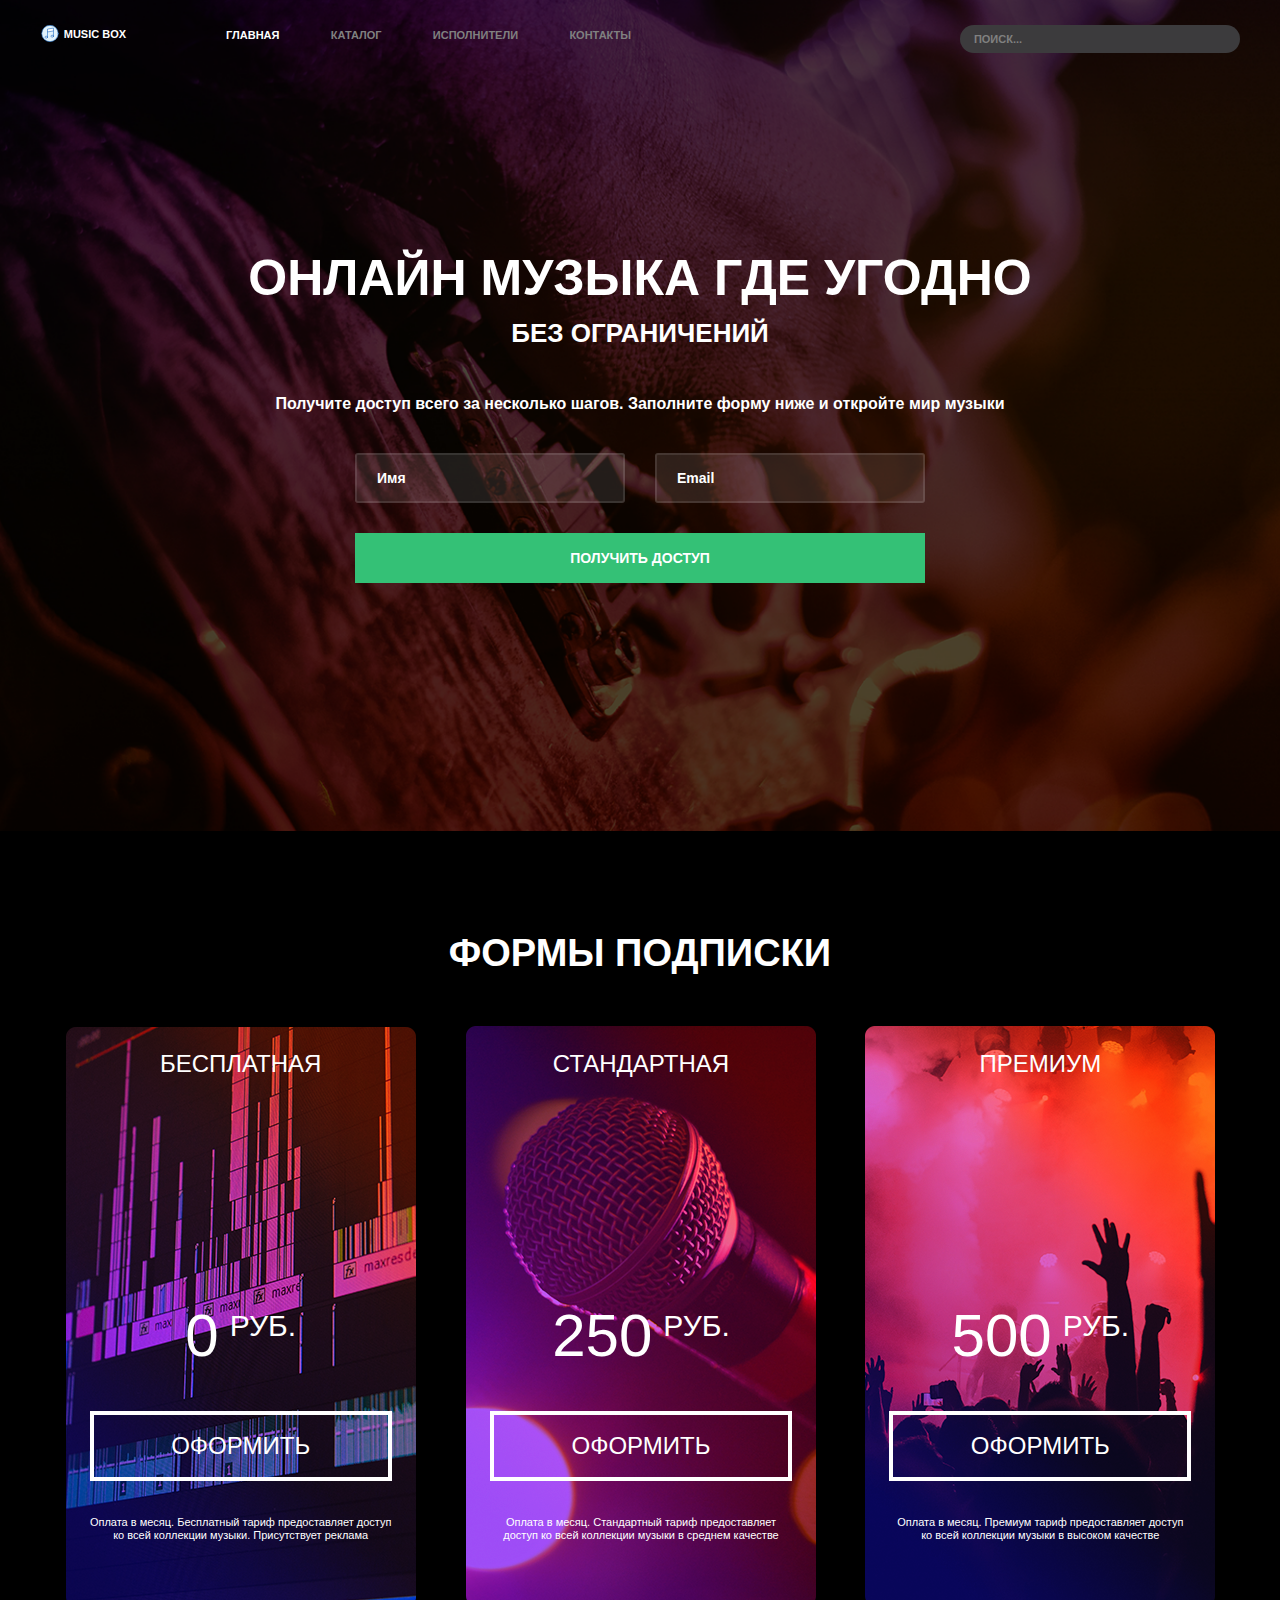
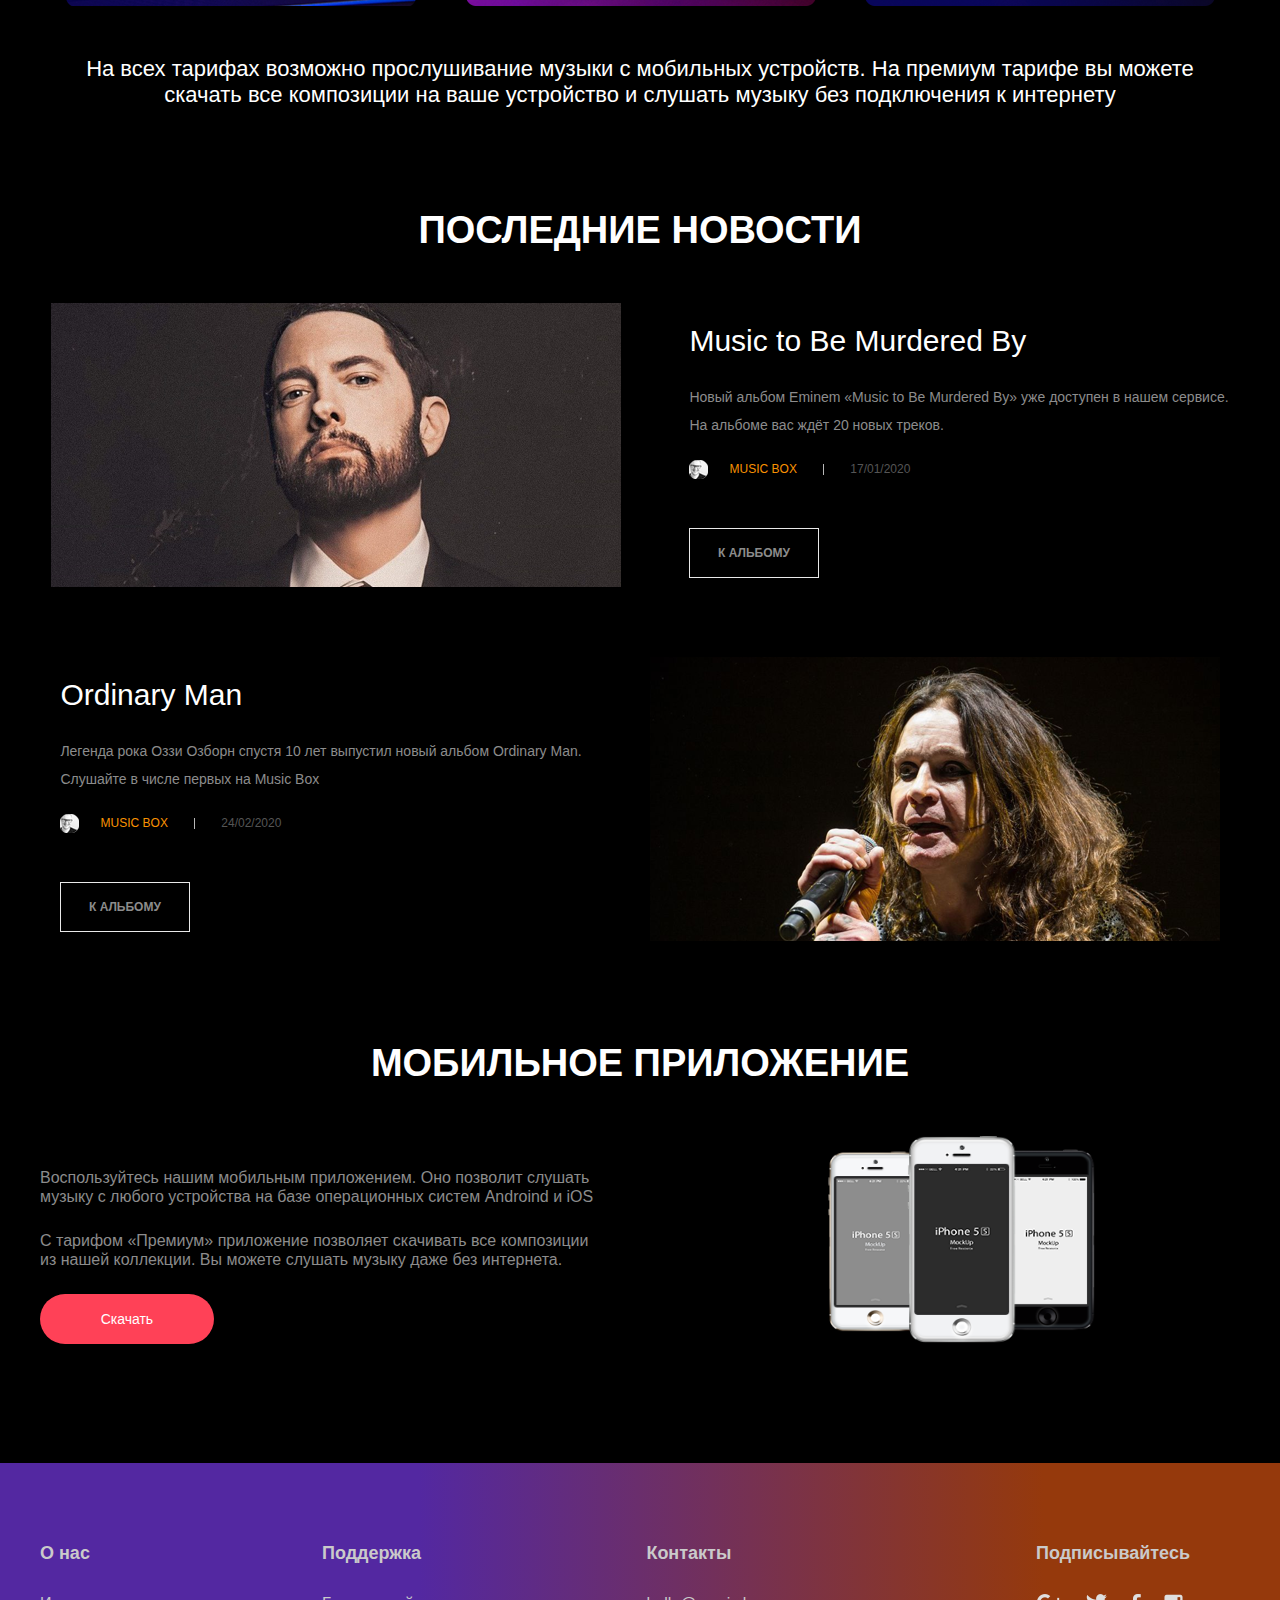
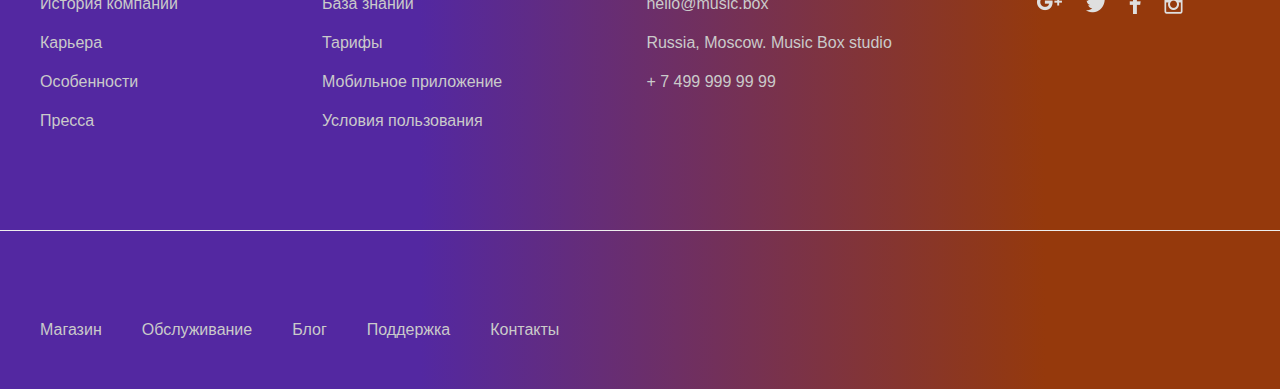
==== commit 2c9d69a0: "revised-1" ====
--- a/index.html
+++ b/index.html
@@ -17,61 +17,61 @@
         <div class="icon-and-menu">
             <div class="icon-header">
                 <img src="images/logo.svg" alt="logo" width="19.76px" height="17px">
-                <div class="white icon-position">MUSIC BOX</div>
+                <div class="white icon-position uppercase">Music Box</div>
             </div>
             <div class="menu">
-                <a href="none" class="white menu-item-col">ГЛАВНАЯ</a>
-                <a href="none" class="grey menu-item-col">КАТАЛОГ</a>
-                <a href="none" class="grey menu-item-col">ИСПОЛНИТЕЛИ</a>
-                <a href="none" class="grey">КОНТАКТЫ</a>
+                <a href="none" class="white menu-item-col uppercase">Главная</a>
+                <a href="none" class="grey menu-item-col uppercase">Каталог</a>
+                <a href="catalog.html" class="grey menu-item-col uppercase">Исполнители</a>
+                <a href="none" class="grey uppercase">Контакты</a>
             </div>
         </div>
         <form>
-            <input type="text" class="menu-item grey search-box" value="ПОИСК...">
+            <input type="text" class="menu-item grey search-box uppercase" value="Поиск...">
         </form>
     </header>
 
     <aside class="col banner-content-position banner-content-position-flex">
-        <h1 class="text-big">ОНЛАЙН МУЗЫКА ГДЕ УГОДНО</h1>
-        <h2 class="text-medium">БЕЗ ОГРАНИЧЕНИЙ</h2>
+        <h1 class="text-big uppercase">Онлайн музыка где угодно</h1>
+        <h2 class="text-medium uppercase">Без ограничений</h2>
         <h3 class="text-small">Получите доступ всего за несколько шагов. Заполните форму ниже и откройте мир музыки</h3>
         <form class="col">
                 <div class="space-between">
                     <input type="text" class="text-form text-box-style text-box-size" value="Имя">
                     <input type="text" class="text-form text-box-style text-box-size" value="Email">
                 </div>
-                <button class="text-form button-style button-width">ПОЛУЧИТЬ ДОСТУП</button>
+                <button class="text-form button-style button-width uppercase">Получить доступ</button>
         </form>           
     </aside>
 
     <section class="section-1">
-        <div class="sub-text-big">ФОРМЫ ПОДПИСКИ</div>
+        <h2 class="sub-text-big uppercase">Формы подписки</h2>
         <div class="flex-row justify-sub">
             <div class="pic1">
-                <div class="main-text">БЕСПЛАТНАЯ</div>
+                <h3 class="main-text uppercase">Бесплатная</h3>
                 <div class="price-row">
                     <div class="price-text-big">0</div>
-                    <div class="price-text-small">РУБ.</div>
+                    <div class="price-text-small uppercase">руб.</div>
                 </div>
-                <button class="btn-subscribe">ОФОРМИТЬ</button>
+                <button class="btn-subscribe uppercase">Оформить</button>
                 <div class="tiny-text">Оплата в месяц. Бесплатный тариф предоставляет доступ ко всей коллекции музыки. Присутствует реклама</div>
             </div>
             <div class="pic2">
-                <div class="main-text">СТАНДАРТНАЯ</div>
+                <h3 class="main-text uppercase">Стандартная</h3>
                 <div class="price-row">
                     <div class="price-text-big">250</div>
-                    <div class="price-text-small">РУБ.</div>
+                    <div class="price-text-small uppercase">руб.</div>
                 </div>
-                <button class="btn-subscribe">ОФОРМИТЬ</button>
+                <button class="btn-subscribe uppercase">Оформить</button>
                 <div class="tiny-text">Оплата в месяц. Стандартный тариф предоставляет доступ ко всей коллекции музыки в среднем качестве</div>
             </div>
             <div class="pic3">
-                <div class="main-text">ПРЕМИУМ</div>
+                <h3 class="main-text uppercase">Премиум</h3>
                 <div class="price-row">
                     <div class="price-text-big">500</div>
-                    <div class="price-text-small">РУБ.</div>
+                    <div class="price-text-small uppercase">руб.</div>
                 </div>
-                <button class="btn-subscribe">ОФОРМИТЬ</button>
+                <button class="btn-subscribe uppercase">Оформить</button>
                 <div class="tiny-text">Оплата в месяц. Премиум тариф предоставляет доступ ко всей коллекции музыки в высоком качестве</div>
             </div>
         </div>
@@ -79,50 +79,52 @@
     </section>
 
     <section class="section-2">
-        <div class="sub-text-big">ПОСЛЕДНИЕ НОВОСТИ</div>
+        <h2 class="sub-text-big uppercase">Последние новости</h2>
         <div class="flex-row-2 margin-top-50">
-            <img class="img-size" src="images/Music to Be Murdered By.png" alt="news-img-1">
+            <img class="img-size" src="images/Music to Be Murdered By.png" alt="Eminem">
             <div class="news-text-right">
-                <div class="news-text-big">Music to Be Murdered By</div>
+                <h3 class="news-text-big">Music to Be Murdered By</h3>
                 <div class="news-text-small">Новый альбом Eminem «Music to Be Murdered By» уже доступен в нашем сервисе.<br>На альбоме вас ждёт 20 новых треков.</div>
                 <div class="author">
                     <img src="images/avatar.png" alt="avatar">
-                    <div class="author-text">MUSIC BOX</div>
+                    <div class="author-text uppercase">Music Box</div>
                     <div class="line-1"></div>
                     <div class="author-date">17/01/2020</div>
                 </div>
-                <button class="btn-album">К АЛЬБОМУ</button>
+                <button class="btn-album uppercase">К альбому</button>
             </div>
         </div>
         <div class="flex-row-2 margin-top-70">
             <div class="news-text-left">
-                <div class="news-text-big">Ordinary Man</div>
+                <h3 class="news-text-big">Ordinary Man</h3>
                 <div class="news-text-small">Легенда рока Оззи Озборн спустя 10 лет выпустил новый альбом Ordinary Man.<br>Слушайте в числе первых на Music Box</div>
                 <div class="author">
                     <img src="images/avatar.png" alt="avatar">
-                    <div class="author-text">MUSIC BOX</div>
+                    <div class="author-text uppercase">Music Box</div>
                     <div class="line-1"></div>
                     <div class="author-date">24/02/2020</div>
                 </div>
-                <button class="btn-album">К АЛЬБОМУ</button>
+                <button class="btn-album uppercase">К альбому</button>
             </div>
-            <img class="img-size" src="images/Ordinary Man.png" alt="news-img-2" width="570px">
+            <img class="img-size" src="images/Ordinary Man.png" alt="Ozzie" width="570px">
         </div>
     </section>
 
     <section class="section-3">
-        <div class="sub-text-big">МОБИЛЬНОЕ ПРИЛОЖЕНИЕ</div>
+        <h2 class="sub-text-big uppercase">Мобильное приложение</h2>
         <div class="app-content">
             <div class="app-text">
                 <div>Воспользуйтесь нашим мобильным приложением. Оно позволит слушать музыку с любого устройства на базе операционных систем Androind и iOS</div>
                 <div class="margin-top-25">С тарифом «Премиум» приложение позволяет скачивать все композиции из нашей коллекции. Вы можете слушать музыку даже без интернета.</div>
                 <button class="btn-app margin-top-25">Скачать</button>
             </div>
-            <img class="img-size-2" src="images/iphone.png" alt="application" height="227px" width="295.03px">
+            <img class="img-size-2" src="images/iphone.png" alt="iphone" height="227px" width="295.03px">
         </div>
     </section>
 
-    <div class="footer-background"></div>
+    <div class="footer-background">
+        <div class="footer-line"></div>
+    </div>
 
     <footer class="footer-content">
         <div class="footer-menu-1">
@@ -157,8 +159,6 @@
             </div>
         </div>
 
-        <div class="footer-line"></div>
-
         <div class="footer-menu-2">
             <a class="pointer menu-2-item">Магазин</a>
             <a class="pointer menu-2-item">Обслуживание</a>
--- a/styles/style.css
+++ b/styles/style.css
@@ -297,37 +297,37 @@
 @media (max-width: 768px) {
   .banner-content-position-flex {
     height: fit-content;
-    margin-top: 260px;
+    margin-top: 293px;
   }
 }
 @media (max-width: 695px) {
   .banner-content-position-flex {
     height: fit-content;
-    margin-top: 250px;
+    margin-top: 283px;
   }
 }
 @media (max-width: 684px) {
   .banner-content-position-flex {
     height: fit-content;
-    margin-top: 230px;
+    margin-top: 263px;
   }
 }
 @media (max-width: 610px) {
   .banner-content-position-flex {
     height: fit-content;
-    margin-top: 200px;
+    margin-top: 233px;
   }
 }
 @media (max-width: 425px) {
   .banner-content-position-flex {
     height: fit-content;
-    margin-top: 220px;
+    margin-top: 253px;
   }
 }
 @media (max-width: 340px) {
   .banner-content-position-flex {
     height: fit-content;
-    margin-top: 210px;
+    margin-top: 243px;
   }
 }
 .menu-item {
@@ -385,20 +385,23 @@
     display: flex;
     flex-direction: column;
     position: absolute;
-    top: 52px;
-  }
-}
-@media (max-width: 425px) {
-  .menu {
-    display: flex;
-    flex-direction: column;
+    top: 102px;
+  }
+
+  .search-box {
     position: absolute;
-    top: 102px;
+    top: 59px;
+    left: 20px;
   }
 }
 @media (max-width: 768px) {
   .menu-item-col {
     margin-bottom: 10px;
+  }
+}
+@media (max-width: 330px) {
+  .search-box {
+    left: 10px;
   }
 }
 .icon-header {
@@ -442,6 +445,7 @@
   font-weight: bold;
   font-size: 38px;
   line-height: 45px;
+  text-align: center;
 }
 
 @media (max-width: 425px) {
@@ -964,12 +968,17 @@
   width: 100%;
   height: 1px;
   background-color: #EEEEEE;
-  margin-top: 60px;
-}
-
+  margin-top: 367px;
+}
+
+@media (max-width: 974px) {
+  .footer-line {
+    margin-top: 897px;
+  }
+}
 .footer-menu-2 {
   display: flex;
-  margin-top: 50px;
+  margin-top: 150px;
   margin-bottom: 30px;
   font-size: 16px;
   line-height: 19px;
@@ -996,9 +1005,9 @@
 }
 
 .artist-banner {
-  height: 545px;
+  background-size: cover;
+  background-position: right 27% top;
   background-image: url("../images/Morten Harket.png");
-  width: 100%;
 }
 
 .artist-banner-content {
@@ -1014,18 +1023,156 @@
   height: 545 px;
 }
 
-.artist-name {
-  margin-top: 280px;
-  font-weight: bold;
-  font-size: 60px;
-  line-height: 70px;
-}
-
-.artist-fans {
-  margin-top: 25px;
-  font-weight: bold;
-  font-size: 18px;
-  line-height: 21px;
+@media (min-width: 1920px) {
+  .artist-name {
+    font-style: normal;
+    font-weight: bold;
+    font-size: 60px;
+    line-height: 70px;
+    margin-top: 280px;
+  }
+
+  .artist-fans {
+    margin-top: 25px;
+    font-style: normal;
+    font-weight: bold;
+    font-size: 18px;
+    line-height: 21px;
+  }
+
+  .artist-banner-height {
+    height: 550px;
+  }
+}
+@media (max-width: 1920px) {
+  .artist-name {
+    font-style: normal;
+    font-weight: bold;
+    font-size: 55px;
+    line-height: 64px;
+    margin-top: 280px;
+  }
+
+  .artist-fans {
+    margin-top: 25px;
+    font-style: normal;
+    font-weight: bold;
+    font-size: 17px;
+    line-height: 20px;
+  }
+
+  .artist-banner-height {
+    height: 550px;
+  }
+}
+@media (max-width: 1280px) {
+  .artist-name {
+    font-style: normal;
+    font-weight: bold;
+    font-size: 50px;
+    line-height: 59px;
+    margin-top: 283px;
+  }
+
+  .artist-fans {
+    margin-top: 25px;
+    font-style: normal;
+    font-weight: bold;
+    font-size: 16px;
+    line-height: 19px;
+  }
+
+  .artist-banner-height {
+    height: 566px;
+  }
+}
+@media (max-width: 1024px) {
+  .artist-name {
+    font-style: normal;
+    font-weight: bold;
+    font-size: 45px;
+    line-height: 53px;
+    margin-top: 286px;
+  }
+
+  .artist-fans {
+    margin-top: 25px;
+    font-style: normal;
+    font-weight: bold;
+    font-size: 15px;
+    line-height: 19px;
+  }
+
+  .artist-banner-height {
+    height: 582px;
+  }
+}
+@media (max-width: 768px) {
+  .artist-name {
+    font-style: normal;
+    font-weight: bold;
+    font-size: 40px;
+    line-height: 47px;
+    margin-top: 289px;
+  }
+
+  .artist-fans {
+    margin-top: 25px;
+    font-style: normal;
+    font-weight: bold;
+    font-size: 14px;
+    line-height: 17px;
+  }
+
+  .artist-banner-height {
+    height: 598px;
+  }
+}
+@media (max-width: 425px) {
+  .artist-name {
+    font-style: normal;
+    font-weight: bold;
+    font-size: 35px;
+    line-height: 42px;
+    margin-top: 292px;
+  }
+
+  .artist-fans {
+    margin-top: 25px;
+    font-style: normal;
+    font-weight: bold;
+    font-size: 14px;
+    line-height: 16px;
+  }
+
+  .artist-banner-height {
+    height: 614px;
+  }
+}
+@media (max-width: 375px) {
+  .artist-name {
+    font-style: normal;
+    font-weight: bold;
+    font-size: 30px;
+    line-height: 35px;
+    margin-top: 295px;
+  }
+
+  .artist-fans {
+    margin-top: 25px;
+    font-style: normal;
+    font-weight: bold;
+    font-size: 14px;
+    line-height: 16px;
+  }
+
+  .artist-banner-height {
+    height: 630px;
+  }
+}
+.btns-flexbox {
+  display: flex;
+  flex-wrap: wrap;
 }
 
 .flexbox {
@@ -1048,6 +1195,24 @@
   cursor: pointer;
 }
 
+.btn-margin {
+  margin-left: 35px;
+}
+
+@media (max-width: 492px) {
+  .btn-shape {
+    width: calc(100vw - 40px);
+  }
+
+  .btn-margin {
+    margin-left: 0;
+    margin-top: 19px;
+  }
+
+  .btns-flexbox {
+    justify-content: center;
+  }
+}
 .btn-blue {
   background-color: #5328A1;
 }
@@ -1077,10 +1242,6 @@
 
 .text-position {
   margin-left: 15px;
-}
-
-.btn-margin {
-  margin-left: 35px;
 }
 
 .tracks-section {
@@ -1098,64 +1259,66 @@
   color: #FFFFFF;
 }
 
+@media (max-width: 426px) {
+  .header-styles {
+    font-size: 20px;
+    line-height: 23px;
+  }
+}
 .tracks {
   display: flex;
   flex-wrap: wrap;
   margin-top: 50px;
-  width: 1131.98px;
-  height: 200px;
-  justify-content: space-between;
+  justify-content: flex-start;
 }
 
 .track {
   display: flex;
-  width: 531.98px;
   height: 50px;
   cursor: pointer;
-}
-
-.icon-1 {
-  width: 55.3px;
-  height: 50px;
-  background-size: 55.3px 50px;
-  background-image: url("../images/Wild Seed.png");
-}
-
-.icon-2 {
-  width: 55.3px;
-  height: 50px;
-  background-size: 55.3px 50px;
-  background-image: url("../images/Letter from Egypt.png");
-}
-
-.icon-3 {
-  width: 55.3px;
-  height: 50px;
-  background-size: 55.3px 50px;
-  background-image: url("../images/Brother.png");
-}
-
-.icon-4 {
-  width: 55.3px;
-  height: 50px;
-  background-size: 55.3px 50px;
-  background-image: url("../images/Wild Seed.png");
-}
-
-.icon-5 {
-  width: 55.3px;
-  height: 50px;
-  background-size: 55.3px 50px;
-  background-image: url("../images/Letter from Egypt.png");
-}
-
-.icon-6 {
-  width: 55.3px;
-  height: 50px;
-  background-size: 55.3px 50px;
-  background-image: url("../images/Out of My Hands.png");
-}
-
+  justify-content: space-between;
+}
+
+.left-side {
+  display: flex;
+}
+
+.track-margin-bottom {
+  margin-bottom: 25px;
+}
+
+.track-margin-right {
+  margin-right: 68.02px;
+}
+
+@media (min-width: 1189px) {
+  .track-width {
+    width: 531.98px;
+  }
+}
+@media (max-width: 1189px) {
+  .add-track-margin-bottom {
+    margin-bottom: 25px;
+  }
+
+  .track-width {
+    width: calc(50% - 35px);
+  }
+}
+@media (max-width: 768px) {
+  .track-margin-right {
+    margin-right: 0;
+  }
+
+  .track-width {
+    width: 531.98px;
+  }
+}
+@media (max-width: 572px) {
+  .track-width {
+    width: 100%;
+  }
+}
 .song-name {
   margin-left: 16.59px;
   margin-top: 7px;
@@ -1176,8 +1339,7 @@
 }
 
 .song-duration {
-  position: absolute;
-  margin-left: 502.12px;
+  margin-right: 0;
   margin-top: 28px;
   font-weight: 400;
   font-size: 14px;
@@ -1201,68 +1363,460 @@
 .album {
   display: flex;
   flex-direction: column;
-  width: 250px;
-  height: 312px;
   cursor: pointer;
-  margin-right: 50px;
   margin-top: 50px;
 }
 
-.cover-1 {
-  width: 250px;
-  height: 250px;
-  background-size: 250px 250px;
-  background-image: url("../images/Brother.png");
-}
-
-.cover-2 {
-  width: 250px;
-  height: 250px;
-  background-size: 250px 250px;
-  background-image: url("../images/Out of My Hands.png");
-}
-
-.cover-3 {
-  width: 250px;
-  height: 250px;
-  background-size: 250px 250px;
-  background-image: url("../images/Letter from Egypt.png");
-}
-
-.cover-4 {
-  width: 250px;
-  height: 250px;
-  background-size: 250px 250px;
-  background-image: url("../images/Vogts Villa.png");
-}
-
-.cover-5 {
-  width: 250px;
-  height: 250px;
-  background-size: 250px 250px;
-  background-image: url("../images/Wild Seed.png");
-}
-
-.cover-6 {
-  width: 250px;
-  height: 250px;
-  background-size: 250px 250px;
-  background-image: url("../images/Poetenes Evangelium.png");
-}
-
+.header-styles {
+  font-weight: 700;
+  font-weight: bold;
+  font-size: 38px;
+  line-height: 45px;
+  color: #FFFFFF;
+}
+
+@media (max-width: 426px) {
+  .header-styles {
+    font-size: 20px;
+    line-height: 23px;
+  }
+}
+.play-btn {
+  filter: invert(100%);
+  position: relative;
+}
+
+@media (min-width: 1920px) {
+  .cover-1 {
+    width: 250px;
+    height: 250px;
+  }
+
+  .cover-2 {
+    width: 250px;
+    height: 250px;
+  }
+
+  .cover-3 {
+    width: 250px;
+    height: 250px;
+  }
+
+  .cover-4 {
+    width: 250px;
+    height: 250px;
+  }
+
+  .cover-5 {
+    width: 250px;
+    height: 250px;
+  }
+
+  .cover-6 {
+    width: 250px;
+    height: 250px;
+  }
+
+  .album-margin-right {
+    margin-right: 50px;
+  }
+
+  .album-name {
+    font-size: 20px;
+    line-height: 23px;
+  }
+
+  .album-year {
+    font-size: 16px;
+    line-height: 19px;
+  }
+
+  .play-btn {
+    width: 25px;
+    height: 25px;
+    left: 15px;
+    bottom: 35px;
+  }
+}
+@media (max-width: 1920px) {
+  .cover-1 {
+    width: 250px;
+    height: 250px;
+  }
+
+  .cover-2 {
+    width: 250px;
+    height: 250px;
+  }
+
+  .cover-3 {
+    width: 250px;
+    height: 250px;
+  }
+
+  .cover-4 {
+    width: 250px;
+    height: 250px;
+  }
+
+  .cover-5 {
+    width: 250px;
+    height: 250px;
+  }
+
+  .cover-6 {
+    width: 250px;
+    height: 250px;
+  }
+
+  .album-margin-right {
+    margin-right: 50px;
+  }
+
+  .album-name {
+    font-size: 20px;
+    line-height: 23px;
+  }
+
+  .album-year {
+    font-size: 16px;
+    line-height: 19px;
+  }
+
+  .play-btn {
+    width: 25px;
+    height: 25px;
+    left: 15px;
+    bottom: 35px;
+  }
+}
+@media (max-width: 1280px) {
+  .cover-1 {
+    width: 230px;
+    height: 230px;
+  }
+
+  .cover-2 {
+    width: 230px;
+    height: 230px;
+  }
+
+  .cover-3 {
+    width: 230px;
+    height: 230px;
+  }
+
+  .cover-4 {
+    width: 230px;
+    height: 230px;
+  }
+
+  .cover-5 {
+    width: 230px;
+    height: 230px;
+  }
+
+  .cover-6 {
+    width: 230px;
+    height: 230px;
+  }
+
+  .album-margin-right {
+    margin-right: 45px;
+  }
+
+  .album-name {
+    font-size: 20px;
+    line-height: 23px;
+  }
+
+  .album-year {
+    font-size: 16px;
+    line-height: 19px;
+  }
+
+  .play-btn {
+    width: 23px;
+    height: 23px;
+    left: 13px;
+    bottom: 33px;
+  }
+}
+@media (max-width: 1024px) {
+  .cover-1 {
+    width: 200px;
+    height: 200px;
+  }
+
+  .cover-2 {
+    width: 200px;
+    height: 200px;
+  }
+
+  .cover-3 {
+    width: 200px;
+    height: 200px;
+  }
+
+  .cover-4 {
+    width: 200px;
+    height: 200px;
+  }
+
+  .cover-5 {
+    width: 200px;
+    height: 200px;
+  }
+
+  .cover-6 {
+    width: 200px;
+    height: 200px;
+  }
+
+  .album-margin-right {
+    margin-right: 40px;
+  }
+
+  .album-name {
+    font-size: 19px;
+    line-height: 22px;
+  }
+
+  .album-year {
+    font-size: 15px;
+    line-height: 18px;
+  }
+
+  .play-btn {
+    width: 21px;
+    height: 21px;
+    left: 11px;
+    bottom: 31px;
+  }
+}
+@media (max-width: 768px) {
+  .cover-1 {
+    width: 190px;
+    height: 190px;
+  }
+
+  .cover-2 {
+    width: 190px;
+    height: 190px;
+  }
+
+  .cover-3 {
+    width: 190px;
+    height: 190px;
+  }
+
+  .cover-4 {
+    width: 190px;
+    height: 190px;
+  }
+
+  .cover-5 {
+    width: 190px;
+    height: 190px;
+  }
+
+  .cover-6 {
+    width: 190px;
+    height: 190px;
+  }
+
+  .album-margin-right {
+    margin-right: 35px;
+  }
+
+  .album-name {
+    font-size: 18px;
+    line-height: 21px;
+  }
+
+  .album-year {
+    font-size: 14px;
+    line-height: 17px;
+  }
+
+  .play-btn {
+    width: 21px;
+    height: 21px;
+    left: 11px;
+    bottom: 31px;
+  }
+}
+@media (max-width: 507px) {
+  .cover-1 {
+    width: 170px;
+    height: 170px;
+  }
+
+  .cover-2 {
+    width: 170px;
+    height: 170px;
+  }
+
+  .cover-3 {
+    width: 170px;
+    height: 170px;
+  }
+
+  .cover-4 {
+    width: 170px;
+    height: 170px;
+  }
+
+  .cover-5 {
+    width: 170px;
+    height: 170px;
+  }
+
+  .cover-6 {
+    width: 170px;
+    height: 170px;
+  }
+
+  .albums {
+    justify-content: space-between;
+  }
+
+  .album-margin-right {
+    margin-right: 0;
+  }
+
+  .album-name {
+    font-size: 17px;
+    line-height: 20px;
+  }
+
+  .album-year {
+    font-size: 14px;
+    line-height: 16px;
+  }
+
+  .play-btn {
+    width: 19px;
+    height: 19px;
+    left: 9px;
+    bottom: 29px;
+  }
+}
+@media (max-width: 417px) {
+  .cover-1 {
+    width: 150px;
+    height: 150px;
+  }
+
+  .cover-2 {
+    width: 150px;
+    height: 150px;
+  }
+
+  .cover-3 {
+    width: 150px;
+    height: 150px;
+  }
+
+  .cover-4 {
+    width: 150px;
+    height: 150px;
+  }
+
+  .cover-5 {
+    width: 150px;
+    height: 150px;
+  }
+
+  .cover-6 {
+    width: 150px;
+    height: 150px;
+  }
+
+  .album-margin-right {
+    margin-right: 0;
+    width: 150px;
+  }
+
+  .album-name {
+    font-size: 16px;
+    line-height: 19px;
+  }
+
+  .album-year {
+    font-size: 14px;
+    line-height: 16px;
+  }
+
+  .play-btn {
+    width: 17px;
+    height: 17px;
+    left: 7px;
+    bottom: 27px;
+  }
+}
+@media (max-width: 377px) {
+  .cover-1 {
+    width: 130px;
+    height: 130px;
+  }
+
+  .cover-2 {
+    width: 130px;
+    height: 130px;
+  }
+
+  .cover-3 {
+    width: 130px;
+    height: 130px;
+  }
+
+  .cover-4 {
+    width: 130px;
+    height: 130px;
+  }
+
+  .cover-5 {
+    width: 130px;
+    height: 130px;
+  }
+
+  .cover-6 {
+    width: 130px;
+    height: 130px;
+  }
+
+  .album-margin-right {
+    margin-right: 0;
+    width: 130px;
+  }
+
+  .album-name {
+    font-size: 16px;
+    line-height: 19px;
+  }
+
+  .album-year {
+    font-size: 14px;
+    line-height: 16px;
+  }
+
+  .play-btn {
+    width: 15px;
+    height: 15px;
+    left: 5px;
+    bottom: 25px;
+  }
+}
 .album-name {
   margin-top: 10px;
   font-weight: 700px;
   color: #FFFFFF;
-  font-size: 20px;
-  line-height: 23px;
 }
 
 .album-year {
   margin-top: 10px;
   font-weight: 400;
-  font-size: 16px;
-  line-height: 19px;
   color: #FFFFFF;
 }
 
@@ -1283,82 +1837,479 @@
   display: flex;
   flex-direction: column;
   align-items: center;
-  width: 250px;
-  height: 317px;
   cursor: pointer;
-  margin-right: 50px;
   margin-top: 50px;
 }
 
-.artist-1 {
-  width: 250px;
-  height: 250px;
-  background-size: 250px 250px;
-  background-image: url("../images/A-ha.png");
-}
-
-.artist-2 {
-  width: 250px;
-  height: 250px;
-  background-size: 250px 250px;
-  background-image: url("../images/Tears for Fears.png");
-}
-
-.artist-3 {
-  width: 250px;
-  height: 250px;
-  background-size: 250px 250px;
-  background-image: url("../images/Duran Duran.png");
-}
-
-.artist-4 {
-  width: 250px;
-  height: 250px;
-  background-size: 250px 250px;
-  background-image: url("../images/Jack Savoretti.png");
-}
-
-.artist-5 {
-  width: 250px;
-  height: 250px;
-  background-size: 250px 250px;
-  background-image: url("../images/Keane.png");
-}
-
-.artist-6 {
-  width: 250px;
-  height: 250px;
-  background-size: 250px 250px;
-  background-image: url("../images/Frank Sinatra.png");
-}
-
-.artist-7 {
-  width: 250px;
-  height: 250px;
-  background-size: 250px 250px;
-  background-image: url("../images/Paul Young.png");
-}
-
-.artist-8 {
-  width: 250px;
-  height: 250px;
-  background-size: 250px 250px;
-  background-image: url("../images/Chris Rea.png");
-}
-
+.header-styles {
+  font-weight: 700;
+  font-weight: bold;
+  font-size: 38px;
+  line-height: 45px;
+  color: #FFFFFF;
+}
+
+@media (max-width: 426px) {
+  .header-styles {
+    font-size: 20px;
+    line-height: 23px;
+  }
+}
+@media (min-width: 1920px) {
+  .artist-1 {
+    width: 250px;
+    height: 250px;
+  }
+
+  .artist-2 {
+    width: 250px;
+    height: 250px;
+  }
+
+  .artist-3 {
+    width: 250px;
+    height: 250px;
+  }
+
+  .artist-4 {
+    width: 250px;
+    height: 250px;
+  }
+
+  .artist-5 {
+    width: 250px;
+    height: 250px;
+  }
+
+  .artist-6 {
+    width: 250px;
+    height: 250px;
+  }
+
+  .artist-7 {
+    width: 250px;
+    height: 250px;
+  }
+
+  .artist-8 {
+    width: 250px;
+    height: 250px;
+  }
+
+  .artist-margin-right {
+    margin-right: 50px;
+  }
+
+  .other-artist-name {
+    font-size: 20px;
+    line-height: 23px;
+  }
+
+  .num-of-fans {
+    font-size: 16px;
+    line-height: 19px;
+  }
+}
+@media (max-width: 1920px) {
+  .artist-1 {
+    width: 250px;
+    height: 250px;
+  }
+
+  .artist-2 {
+    width: 250px;
+    height: 250px;
+  }
+
+  .artist-3 {
+    width: 250px;
+    height: 250px;
+  }
+
+  .artist-4 {
+    width: 250px;
+    height: 250px;
+  }
+
+  .artist-5 {
+    width: 250px;
+    height: 250px;
+  }
+
+  .artist-6 {
+    width: 250px;
+    height: 250px;
+  }
+
+  .artist-7 {
+    width: 250px;
+    height: 250px;
+  }
+
+  .artist-8 {
+    width: 250px;
+    height: 250px;
+  }
+
+  .artist-margin-right {
+    margin-right: 50px;
+  }
+
+  .other-artist-name {
+    font-size: 20px;
+    line-height: 23px;
+  }
+
+  .num-of-fans {
+    font-size: 16px;
+    line-height: 19px;
+  }
+}
+@media (max-width: 1280px) {
+  .artist-1 {
+    width: 230px;
+    height: 230px;
+  }
+
+  .artist-2 {
+    width: 230px;
+    height: 230px;
+  }
+
+  .artist-3 {
+    width: 230px;
+    height: 230px;
+  }
+
+  .artist-4 {
+    width: 230px;
+    height: 230px;
+  }
+
+  .artist-5 {
+    width: 230px;
+    height: 230px;
+  }
+
+  .artist-6 {
+    width: 230px;
+    height: 230px;
+  }
+
+  .artist-7 {
+    width: 230px;
+    height: 230px;
+  }
+
+  .artist-8 {
+    width: 230px;
+    height: 230px;
+  }
+
+  .artist-margin-right {
+    margin-right: 45px;
+  }
+
+  .other-artist-name {
+    font-size: 20px;
+    line-height: 23px;
+  }
+
+  .num-of-fans {
+    font-size: 16px;
+    line-height: 19px;
+  }
+}
+@media (max-width: 1024px) {
+  .artist-1 {
+    width: 200px;
+    height: 200px;
+  }
+
+  .artist-2 {
+    width: 200px;
+    height: 200px;
+  }
+
+  .artist-3 {
+    width: 200px;
+    height: 200px;
+  }
+
+  .artist-4 {
+    width: 200px;
+    height: 200px;
+  }
+
+  .artist-5 {
+    width: 200px;
+    height: 200px;
+  }
+
+  .artist-6 {
+    width: 200px;
+    height: 200px;
+  }
+
+  .artist-7 {
+    width: 200px;
+    height: 200px;
+  }
+
+  .artist-8 {
+    width: 200px;
+    height: 200px;
+  }
+
+  .artist-margin-right {
+    margin-right: 40px;
+  }
+
+  .other-artist-name {
+    font-size: 19px;
+    line-height: 22px;
+  }
+
+  .num-of-fans {
+    font-size: 15px;
+    line-height: 18px;
+  }
+}
+@media (max-width: 768px) {
+  .artist-1 {
+    width: 190px;
+    height: 190px;
+  }
+
+  .artist-2 {
+    width: 190px;
+    height: 190px;
+  }
+
+  .artist-3 {
+    width: 190px;
+    height: 190px;
+  }
+
+  .artist-4 {
+    width: 190px;
+    height: 190px;
+  }
+
+  .artist-5 {
+    width: 190px;
+    height: 190px;
+  }
+
+  .artist-6 {
+    width: 190px;
+    height: 190px;
+  }
+
+  .artist-7 {
+    width: 190px;
+    height: 190px;
+  }
+
+  .artist-8 {
+    width: 190px;
+    height: 190px;
+  }
+
+  .artist-margin-right {
+    margin-right: 35px;
+  }
+
+  .other-artist-name {
+    font-size: 18px;
+    line-height: 21px;
+  }
+
+  .num-of-fans {
+    font-size: 14px;
+    line-height: 17px;
+  }
+}
+@media (max-width: 507px) {
+  .artist-1 {
+    width: 170px;
+    height: 170px;
+  }
+
+  .artist-2 {
+    width: 170px;
+    height: 170px;
+  }
+
+  .artist-3 {
+    width: 170px;
+    height: 170px;
+  }
+
+  .artist-4 {
+    width: 170px;
+    height: 170px;
+  }
+
+  .artist-5 {
+    width: 170px;
+    height: 170px;
+  }
+
+  .artist-6 {
+    width: 170px;
+    height: 170px;
+  }
+
+  .artist-7 {
+    width: 170px;
+    height: 170px;
+  }
+
+  .artist-8 {
+    width: 170px;
+    height: 170px;
+  }
+
+  .other-artists {
+    justify-content: space-between;
+  }
+
+  .artist-margin-right {
+    margin-right: 0;
+  }
+
+  .other-artist-name {
+    font-size: 17px;
+    line-height: 20px;
+  }
+
+  .num-of-fans {
+    font-size: 14px;
+    line-height: 16px;
+  }
+}
+@media (max-width: 417px) {
+  .artist-1 {
+    width: 150px;
+    height: 150px;
+  }
+
+  .artist-2 {
+    width: 150px;
+    height: 150px;
+  }
+
+  .artist-3 {
+    width: 150px;
+    height: 150px;
+  }
+
+  .artist-4 {
+    width: 150px;
+    height: 150px;
+  }
+
+  .artist-5 {
+    width: 150px;
+    height: 150px;
+  }
+
+  .artist-6 {
+    width: 150px;
+    height: 150px;
+  }
+
+  .artist-7 {
+    width: 150px;
+    height: 150px;
+  }
+
+  .artist-8 {
+    width: 150px;
+    height: 150px;
+  }
+
+  .artist-margin-right {
+    margin-right: 0;
+    width: 150px;
+  }
+
+  .other-artist-name {
+    font-size: 16px;
+    line-height: 19px;
+  }
+
+  .num-of-fans {
+    font-size: 13px;
+    line-height: 15px;
+  }
+}
+@media (max-width: 377px) {
+  .artist-1 {
+    width: 130px;
+    height: 130px;
+  }
+
+  .artist-2 {
+    width: 130px;
+    height: 130px;
+  }
+
+  .artist-3 {
+    width: 130px;
+    height: 130px;
+  }
+
+  .artist-4 {
+    width: 130px;
+    height: 130px;
+  }
+
+  .artist-5 {
+    width: 130px;
+    height: 130px;
+  }
+
+  .artist-6 {
+    width: 130px;
+    height: 130px;
+  }
+
+  .artist-7 {
+    width: 130px;
+    height: 130px;
+  }
+
+  .artist-8 {
+    width: 130px;
+    height: 130px;
+  }
+
+  .artist-margin-right {
+    margin-right: 0;
+    width: 130px;
+  }
+
+  .other-artist-name {
+    font-size: 16px;
+    line-height: 19px;
+  }
+
+  .num-of-fans {
+    font-size: 12px;
+    line-height: 14px;
+  }
+}
 .other-artist-name {
   margin-top: 15px;
   font-weight: 700px;
   color: #FFFFFF;
-  font-size: 20px;
-  line-height: 23px;
 }
 
 .num-of-fans {
   margin-top: 10px;
   font-weight: 400;
-  font-size: 16px;
-  line-height: 19px;
   color: #FFFFFF;
 }
 
@@ -1387,4 +2338,26 @@
   color: #FFFFFF;
 }
 
+h1 {
+  margin: 0;
+  padding: 0;
+  font-weight: inherit;
+}
+
+h2 {
+  margin: 0;
+  padding: 0;
+  font-weight: inherit;
+}
+
+h3 {
+  margin: 0;
+  padding: 0;
+  font-weight: inherit;
+}
+
+.uppercase {
+  text-transform: uppercase;
+}
+
 /*# sourceMappingURL=style.css.map */
